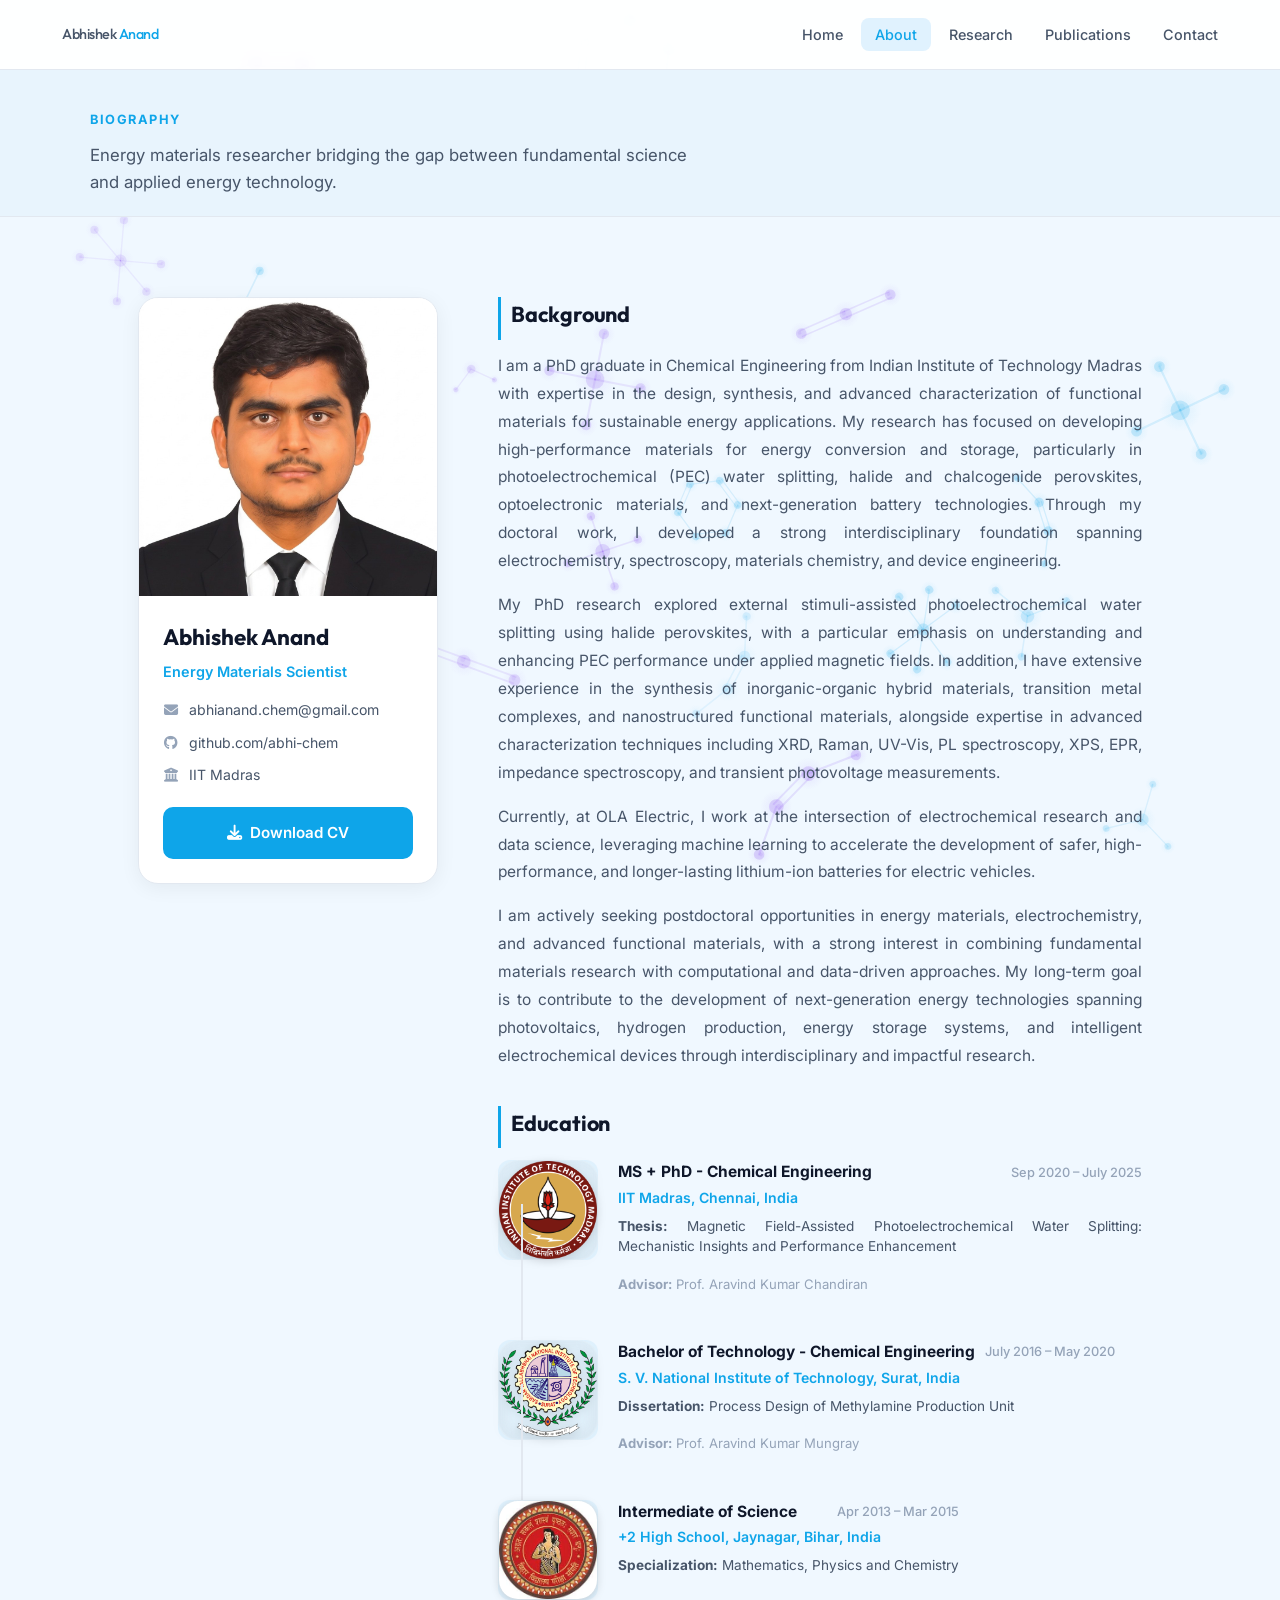
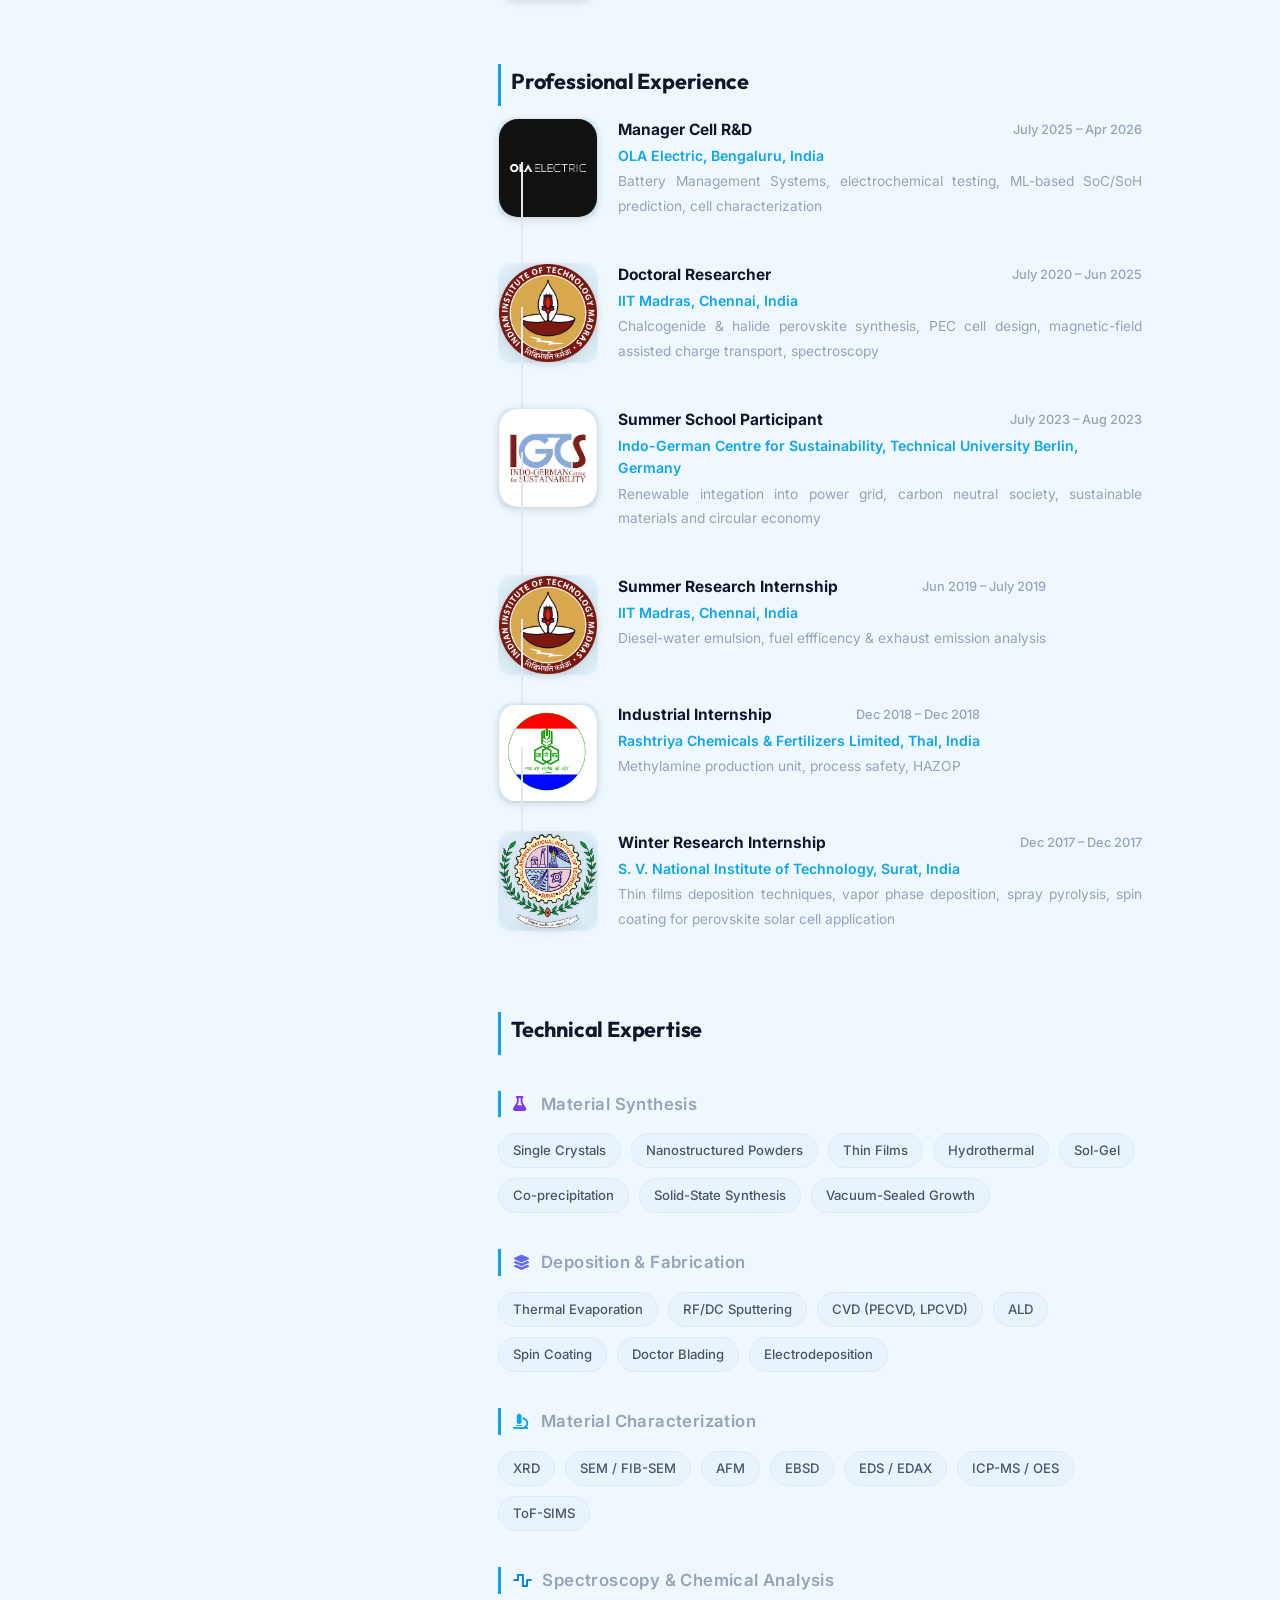
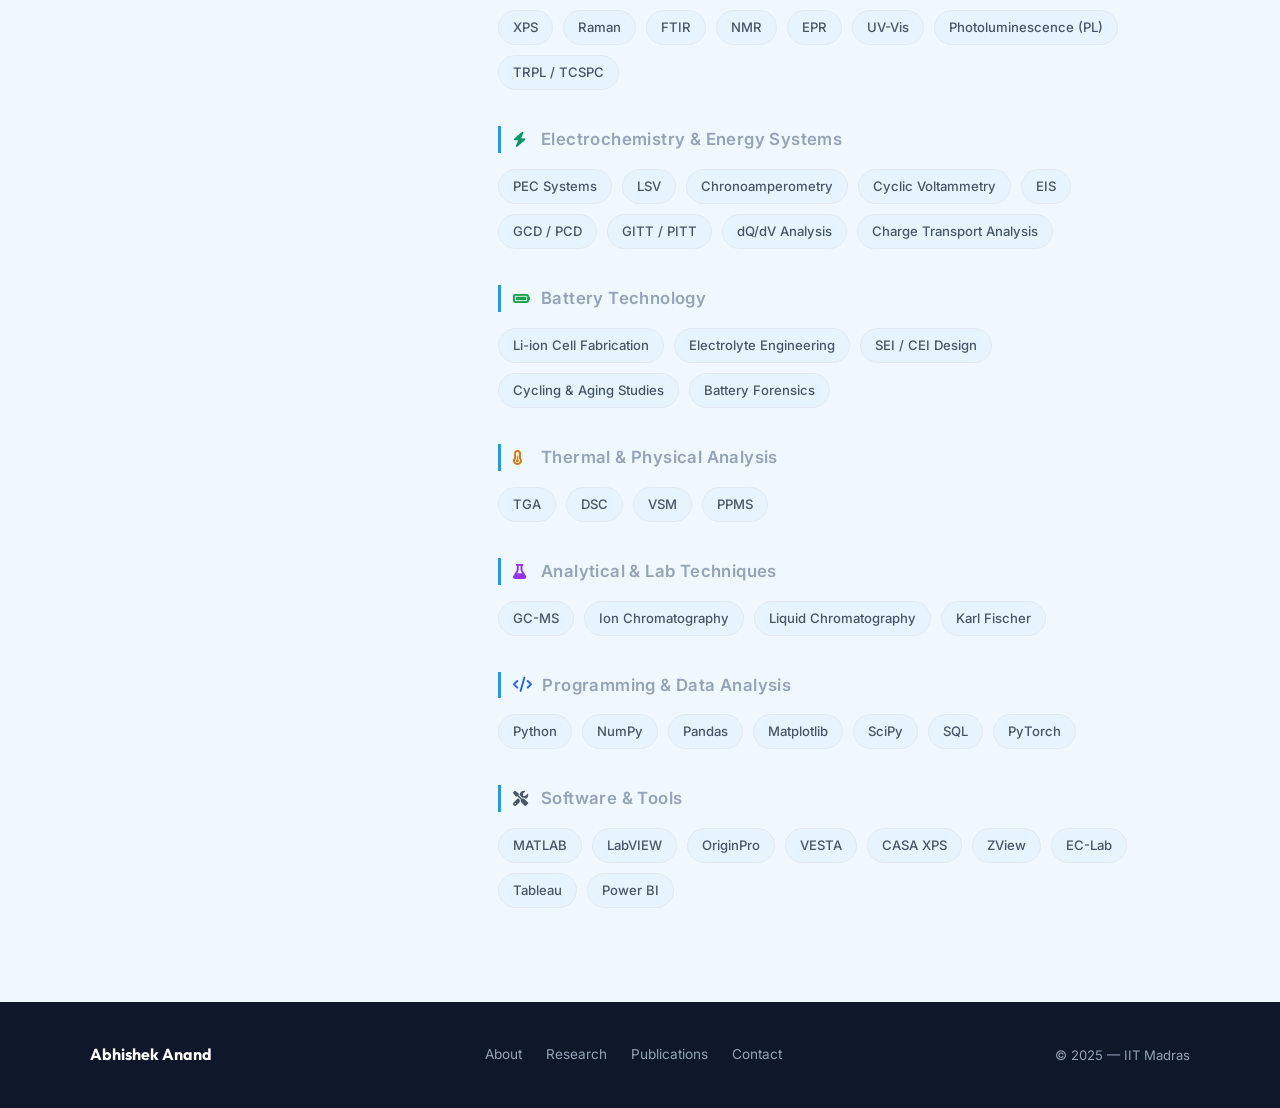
==== about.html @ 25b3a24c "update" ====
<!DOCTYPE html>
<html lang="en">

<head>
  <link rel="stylesheet" href="https://cdnjs.cloudflare.com/ajax/libs/font-awesome/6.5.0/css/all.min.css">
  <meta charset="UTF-8">
  <meta name="viewport" content="width=device-width, initial-scale=1.0">
  <title>About | Abhishek Anand</title>
  <meta name="description"
    content="PhD researcher in energy materials from IIT Madras. Expertise in perovskites, electrochemistry, and ML for energy systems.">
  <link
    href="https://fonts.googleapis.com/css2?family=Outfit:wght@400;700;800&family=Inter:wght@400;500;600&display=swap"
    rel="stylesheet">
  <link rel="stylesheet" href="https://cdnjs.cloudflare.com/ajax/libs/font-awesome/6.4.0/css/all.min.css">
  <link rel="stylesheet" href="style.css">
  <script defer src="script.js"></script>
</head>

<body>
  <canvas id="mol-bg"></canvas>
  <div class="page-transition"></div>

  <!-- NAV -->
  <nav class="nav">
    <a href="index.html" class="nav-brand">Abhishek <span>Anand</span></a>
    <ul>
      <li><a href="index.html">Home</a></li>
      <li><a href="about.html">About</a></li>
      <li><a href="research.html">Research</a></li>
      <li><a href="publications.html">Publications</a></li>
      <!-- <li><a href="projects.html">Projects</a></li> -->
      <li><a href="contact.html">Contact</a></li>
    </ul>
  </nav>

  <!-- PAGE BANNER -->
  <div class="page-banner">
    <div class="page-banner-inner">
      <div class="page-tag">Biography</div>
      <p>Energy materials researcher bridging the gap between fundamental science and applied energy technology.</p>
    </div>
  </div>

  <!-- ABOUT CONTENT -->
  <div class="section">
    <div class="about-grid">

      <!-- PROFILE CARD -->
      <div class="profile-card reveal">
        <img class="profile-img" src="images/abhishek1.jpg" alt="Abhishek Anand">
        <div class="profile-info">
          <h2>Abhishek Anand</h2>
          <div class="title">Energy Materials Scientist</div>
          <div class="profile-links">
            <a href="mailto:abhianand.chem@gmail.com" class="profile-link">
              <i class="fas fa-envelope"></i> abhianand.chem@gmail.com
            </a>
            <a href="https://github.com/abhi-chem" target="_blank" class="profile-link">
              <i class="fab fa-github"></i> github.com/abhi-chem
            </a>
            <a href="https://www.iitm.ac.in" target="_blank" class="profile-link">
              <i class="fas fa-university"></i> IIT Madras
            </a>
          </div>
          <a href=CV_Abhishek Anand.pdf" download class="btn btn-primary"
            style="width: 100%; justify-content: center; margin-top: 20px;">
            <i class="fas fa-download"></i> Download CV
          </a>
        </div>
      </div>

      <!-- BIO -->
      <div class="bio-section reveal">
        <h3>Background</h3>
        <p class="bio-text">
          I am a PhD graduate in Chemical Engineering from Indian Institute of Technology Madras with expertise in the
          design, synthesis, and advanced characterization of functional materials for sustainable energy
          applications. My research has focused on developing high-performance materials for energy conversion and
          storage, particularly in photoelectrochemical (PEC) water splitting, halide and chalcogenide perovskites,
          optoelectronic materials, and next-generation battery technologies. Through my doctoral work, I developed a
          strong interdisciplinary foundation spanning electrochemistry, spectroscopy, materials chemistry, and device
          engineering.
        </p>

        <p class="bio-text">
          My PhD research explored external stimuli-assisted photoelectrochemical water splitting using halide
          perovskites, with a particular emphasis on understanding and enhancing PEC performance under applied
          magnetic fields. In addition, I have extensive experience in the synthesis of inorganic-organic hybrid
          materials, transition metal complexes, and nanostructured functional materials, alongside expertise in
          advanced characterization techniques including XRD, Raman, UV-Vis, PL spectroscopy, XPS, EPR,
          impedance spectroscopy, and transient photovoltage measurements.
        </p>
        <p class="bio-text">
          Currently, at OLA Electric, I work at the intersection of electrochemical research and data science,
          leveraging machine learning to accelerate the development of safer, high-performance, and longer-lasting
          lithium-ion batteries for electric vehicles.
        </p>
        <p class="bio-text">
          I am actively seeking postdoctoral opportunities in energy materials, electrochemistry, and advanced
          functional materials, with a strong interest in combining fundamental materials research with computational
          and data-driven approaches. My long-term goal is to contribute to the development of next-generation energy
          technologies spanning photovoltaics, hydrogen production, energy storage systems, and intelligent
          electrochemical devices through interdisciplinary and impactful research.
        </p>
        <h3>Education</h3>
        <div class="timeline">
          <div class="timeline-item">
            <div class="timeline-dot"><img src="images/iitm-logo.png" alt="IIT Madras Logo"></div>

            <div class="timeline-body">
              <h4>
                MS + PhD - Chemical Engineering
                <span class="timeline-duration">Sep 2020 – July 2025</span>
              </h4>

              <div class="place">IIT Madras, Chennai, India</div>

              <p class="thesis">
                <strong>Thesis:</strong> Magnetic Field-Assisted Photoelectrochemical Water Splitting: Mechanistic
                Insights and Performance Enhancement
              </p>

              <p class="advisor">
                <strong>Advisor:</strong> Prof. Aravind Kumar Chandiran
              </p>
            </div>
          </div>

          <div class="timeline-item">
            <div class="timeline-dot"><img src="images/svnit-logo.png" alt="SVNIT Logo"></div>

            <div class="timeline-body">
              <h4>
                Bachelor of Technology - Chemical Engineering
                <span class="timeline-duration">July 2016 – May 2020</span>
              </h4>

              <div class="place">S. V. National Institute of Technology, Surat, India</div>

              <p class="thesis">
                <strong>Dissertation:</strong> Process Design of Methylamine Production Unit
              </p>

              <p class="advisor">
                <strong>Advisor:</strong> Prof. Aravind Kumar Mungray
              </p>
            </div>
          </div>

          <div class="timeline-item">
            <div class="timeline-dot"><img src="images/bseb-logo.png" alt="BSEB Logo"></div>

            <div class="timeline-body">
              <h4>
                Intermediate of Science
                <span class="timeline-duration">Apr 2013 – Mar 2015</span>
              </h4>

              <div class="place">+2 High School, Jaynagar, Bihar, India</div>

              <p class="thesis">
                <strong>Specialization:</strong> Mathematics, Physics and Chemistry
              </p>
            </div>
          </div>
        </div>

        <h3>Professional Experience</h3>
        <div class="timeline">
          <div class="timeline-item">
            <div class="timeline-dot" style="font-size: 0.65rem;"><img src="images/ola-logo.png" alt="OLA Electric Logo"></div>
            <div class="timeline-body">
              <h4>Manager Cell R&D
                <span class="timeline-duration">July 2025 – Apr 2026</span>
              </h4>
              <div class="place">OLA Electric, Bengaluru, India</div>

              <p>Battery Management Systems, electrochemical testing, ML-based SoC/SoH prediction, cell characterization
              </p>
            </div>
          </div>

          <div class="timeline-item">
            <div class="timeline-dot" style="font-size: 0.65rem;"><img src="images/iitm-logo.png" alt="IIT Madras Logo">  </div>
            <div class="timeline-body">
              <h4>Doctoral Researcher
                <span class="timeline-duration">July 2020 – Jun 2025</span>
              </h4>
              <div class="place">IIT Madras, Chennai, India</div>
              <p>Chalcogenide & halide perovskite synthesis, PEC cell design, magnetic-field assisted charge transport,
                spectroscopy</p>
            </div>
          </div>
          <div class="timeline-item">
            <div class="timeline-dot" style="font-size: 0.65rem;"><img src="images/igc-logo.png" alt="IGC Logo"></div>
            <div class="timeline-body">
              <h4>Summer School Participant
                <span class="timeline-duration">July 2023 – Aug 2023</span>
              </h4>
              <div class="place">Indo-German Centre for Sustainability, Technical University Berlin, Germany</div>
              <p>Renewable integation into power grid, carbon neutral society, sustainable materials and circular
                economy</p>
            </div>
          </div>

          <div class="timeline-item">
            <div class="timeline-dot" style="font-size: 0.65rem;"><img src="images/iitm-logo.png" alt="IIT Madras Logo"></div>
            <div class="timeline-body">
              <h4>Summer Research Internship
                <span class="timeline-duration">Jun 2019 – July 2019</span>
              </h4>
              <div class="place">IIT Madras, Chennai, India</div>
              <p>Diesel-water emulsion, fuel effficency & exhaust emission analysis</p>
            </div>
          </div>

          <div class="timeline-item">
            <div class="timeline-dot" style="font-size: 0.65rem;"><img src="images/rcf-logo.png" alt="RCF Logo"></div>
            <div class="timeline-body">
              <h4>Industrial Internship
                <span class="timeline-duration">Dec 2018 – Dec 2018</span>
              </h4>
              <div class="place"> Rashtriya Chemicals & Fertilizers Limited, Thal, India</div>
              <p>Methylamine production unit, process safety, HAZOP</p>
            </div>
          </div>

          <div class="timeline-item">
            <div class="timeline-dot" style="font-size: 0.65rem;"><img src="images/svnit-logo.png" alt="SVNIT Logo"></div>
            <div class="timeline-body">
              <h4>Winter Research Internship
                <span class="timeline-duration">Dec 2017 – Dec 2017</span>
              </h4>
              <div class="place"> S. V. National Institute of Technology, Surat, India</div>
              <p> Thin films deposition techniques, vapor phase deposition, spray pyrolysis, spin coating for perovskite
                solar cell application</p>
            </div>
          </div>

        </div>

        <h3>Technical Expertise</h3>

        <div class="expertise-section">

          <h4><i class="fas fa-flask"></i> Material Synthesis</h4>
          <div class="tags">
            <span class="tag">Single Crystals</span>
            <span class="tag">Nanostructured Powders</span>
            <span class="tag">Thin Films</span>
            <span class="tag">Hydrothermal</span>
            <span class="tag">Sol-Gel</span>
            <span class="tag">Co-precipitation</span>
            <span class="tag">Solid-State Synthesis</span>
            <span class="tag">Vacuum-Sealed Growth</span>
          </div>

          <h4><i class="fas fa-layer-group"></i> Deposition & Fabrication</h4>
          <div class="tags">
            <span class="tag">Thermal Evaporation</span>
            <span class="tag">RF/DC Sputtering</span>
            <span class="tag">CVD (PECVD, LPCVD)</span>
            <span class="tag">ALD</span>
            <span class="tag">Spin Coating</span>
            <span class="tag">Doctor Blading</span>
            <span class="tag">Electrodeposition</span>
          </div>

          <h4><i class="fas fa-microscope"></i> Material Characterization</h4>
          <div class="tags">
            <span class="tag">XRD</span>
            <span class="tag">SEM / FIB-SEM</span>
            <span class="tag">AFM</span>
            <span class="tag">EBSD</span>
            <span class="tag">EDS / EDAX</span>
            <span class="tag">ICP-MS / OES</span>
            <span class="tag">ToF-SIMS</span>
          </div>

          <h4><i class="fas fa-wave-square"></i> Spectroscopy & Chemical Analysis</h4>
          <div class="tags">
            <span class="tag">XPS</span>
            <span class="tag">Raman</span>
            <span class="tag">FTIR</span>
            <span class="tag">NMR</span>
            <span class="tag">EPR</span>
            <span class="tag">UV-Vis</span>
            <span class="tag">Photoluminescence (PL)</span>
            <span class="tag">TRPL / TCSPC</span>
          </div>

          <h4><i class="fas fa-bolt"></i> Electrochemistry & Energy Systems</h4>
          <div class="tags">
            <span class="tag">PEC Systems</span>
            <span class="tag">LSV</span>
            <span class="tag">Chronoamperometry</span>
            <span class="tag">Cyclic Voltammetry</span>
            <span class="tag">EIS</span>
            <span class="tag">GCD / PCD</span>
            <span class="tag">GITT / PITT</span>
            <span class="tag">dQ/dV Analysis</span>
            <span class="tag">Charge Transport Analysis</span>
          </div>

          <h4><i class="fas fa-battery-full"></i> Battery Technology</h4>
          <div class="tags">
            <span class="tag">Li-ion Cell Fabrication</span>
            <span class="tag">Electrolyte Engineering</span>
            <span class="tag">SEI / CEI Design</span>
            <span class="tag">Cycling & Aging Studies</span>
            <span class="tag">Battery Forensics</span>
          </div>

          <h4><i class="fas fa-thermometer-half"></i> Thermal & Physical Analysis</h4>
          <div class="tags">
            <span class="tag">TGA</span>
            <span class="tag">DSC</span>
            <span class="tag">VSM</span>
            <span class="tag">PPMS</span>
          </div>

          <h4><i class="fas fa-flask"></i> Analytical & Lab Techniques</h4>
          <div class="tags">
            <span class="tag">GC-MS</span>
            <span class="tag">Ion Chromatography</span>
            <span class="tag">Liquid Chromatography</span>
            <span class="tag">Karl Fischer</span>
          </div>

          <h4><i class="fas fa-code"></i> Programming & Data Analysis</h4>
          <div class="tags">
            <span class="tag">Python</span>
            <span class="tag">NumPy</span>
            <span class="tag">Pandas</span>
            <span class="tag">Matplotlib</span>
            <span class="tag">SciPy</span>
            <span class="tag">SQL</span>
            <span class="tag">PyTorch</span>
          </div>

          <h4><i class="fas fa-tools"></i> Software & Tools</h4>
          <div class="tags">
            <span class="tag">MATLAB</span>
            <span class="tag">LabVIEW</span>
            <span class="tag">OriginPro</span>
            <span class="tag">VESTA</span>
            <span class="tag">CASA XPS</span>
            <span class="tag">ZView</span>
            <span class="tag">EC-Lab</span>
            <span class="tag">Tableau</span>
            <span class="tag">Power BI</span>
          </div>

        </div>
      </div>

    </div>
  </div>

  <!-- FOOTER -->
  <footer>
    <div class="footer-inner">
      <span class="footer-brand">Abhishek Anand</span>
      <div class="footer-links">
        <a href="about.html">About</a>
        <a href="research.html">Research</a>
        <a href="publications.html">Publications</a>
        <a href="contact.html">Contact</a>
      </div>
      <span class="footer-copy">&copy; 2025 &mdash; IIT Madras</span>
    </div>
  </footer>
</body>

</html>
---- style.css ----
/* ========================================
   DESIGN SYSTEM
======================================== */
:root {
  --bg: #f0f8ff;
  --bg-soft: #e8f4fd;
  --bg-card: #ffffff;
  --text-primary: #0f172a;
  --text-secondary: #475569;
  --text-muted: #94a3b8;
  --accent: #0ea5e9;
  --accent-dark: #0284c7;
  --accent-light: #e0f2fe;
  --accent-purple: #7c3aed;
  --accent-green: #059669;
  --accent-yellow: #d97706;
  --border: #e2e8f0;
  --nav-height: 70px;
  --radius: 12px;
  --radius-lg: 20px;
  --shadow: 0 4px 20px rgba(0, 0, 0, 0.06);
  --shadow-hover: 0 12px 40px rgba(14, 165, 233, 0.15);
  --transition: 0.3s cubic-bezier(0.4, 0, 0.2, 1);
}

/* ========================================
   RESET & BASE
======================================== */
*,
*::before,
*::after {
  box-sizing: border-box;
  margin: 0;
  padding: 0;
}

html {
  scroll-behavior: smooth;
}

body {
  font-family: 'Inter', 'Segoe UI', sans-serif;
  background: var(--bg);
  color: var(--text-primary);
  line-height: 1.6;
  padding-top: var(--nav-height);
  min-height: 100vh;
}

img {
  display: block;
  max-width: 100%;
}

a {
  text-decoration: none;
  color: inherit;
}

ul {
  list-style: none;
}

/* ========================================
   MOLECULAR CANVAS BACKGROUND
======================================== */
#mol-bg {
  position: fixed;
  top: 0;
  left: 0;
  width: 100%;
  height: 100%;
  z-index: 0;
  pointer-events: none;
}

/* All page chrome sits above canvas */
.page-transition {
  z-index: 9999;
}

.nav {
  z-index: 1000;
}

.hero {
  z-index: 1;
  position: relative;
}

.page-banner,
.section,
footer {
  position: relative;
  z-index: 1;
}


/* ========================================
   PAGE TRANSITION
======================================== */
.page-transition {
  position: fixed;
  inset: 0;
  background: #ffffff;
  z-index: 9999;
  opacity: 1;
  pointer-events: none;
  transition: opacity 0.45s ease;
}

.page-transition.loaded {
  opacity: 0;
}

/* ========================================
   NAVIGATION
======================================== */
.nav {
  position: fixed;
  top: 0;
  left: 0;
  width: 100%;
  height: var(--nav-height);
  display: flex;
  align-items: center;
  justify-content: space-between;
  padding: 0 48px;
  background: rgba(255, 255, 255, 0.92);
  backdrop-filter: blur(20px);
  -webkit-backdrop-filter: blur(20px);
  border-bottom: 1px solid var(--border);
  z-index: 1000;
  box-sizing: border-box;
}

.nav-brand {
  font-family: 'Outfit', sans-serif;
  font-size: 1.25rem;
  font-weight: 700;
  color: var(--text-primary);
  letter-spacing: -0.5px;
}

.nav-brand span {
  color: var(--accent);
}

.nav ul {
  display: flex;
  gap: 4px;
}

.nav a {
  font-size: 0.9rem;
  font-weight: 500;
  color: var(--text-secondary);
  padding: 8px 14px;
  border-radius: 8px;
  transition: all var(--transition);
}

.nav a:hover,
.nav a.active {
  color: var(--accent);
  background: var(--accent-light);
}

/* ========================================
   HERO
======================================== */
.hero {
  position: relative;
  height: calc(100vh - var(--nav-height));
  min-height: 600px;
  display: flex;
  align-items: center;
  overflow: visible;
  background: transparent;
}

.hero-content {
  position: relative;
  z-index: 2;
  max-width: 1100px;
  margin: 0 auto;
  padding: 0 48px;
  width: 100%;
}

.hero-eyebrow {
  display: inline-flex;
  align-items: center;
  gap: 8px;
  background: var(--accent-light);
  color: var(--accent-dark);
  font-size: 0.85rem;
  font-weight: 600;
  padding: 6px 14px;
  border-radius: 100px;
  margin-bottom: 24px;
  letter-spacing: 0.3px;
}

.hero-eyebrow::before {
  content: '';
  width: 8px;
  height: 8px;
  border-radius: 50%;
  background: var(--accent);
  animation: pulse-dot 2s infinite;
}

@keyframes pulse-dot {

  0%,
  100% {
    transform: scale(1);
    opacity: 1;
  }

  50% {
    transform: scale(1.4);
    opacity: 0.6;
  }
}

.hero-content h1 {
  font-family: 'Outfit', sans-serif;
  font-size: clamp(2.5rem, 5vw, 4.2rem);
  font-weight: 800;
  line-height: 1.1;
  letter-spacing: -1.5px;
  color: var(--text-primary);
  margin-bottom: 16px;
}

.hero-content h1 .highlight {
  color: var(--accent);
}

.hero-subtitle {
  font-size: 1.2rem;
  color: var(--text-secondary);
  max-width: 560px;
  margin-bottom: 12px;
  font-weight: 400;
}

.hero-institution {
  font-size: 0.95rem;
  color: var(--text-muted);
  margin-bottom: 36px;
}

.hero-institution strong {
  color: var(--text-secondary);
  font-weight: 600;
}

.hero-actions {
  display: flex;
  gap: 16px;
  flex-wrap: wrap;
}

.hero-stats {
  display: flex;
  gap: 40px;
  margin-top: 56px;
  padding-top: 40px;
  border-top: 1px solid var(--border);
}

.stat-item {
  display: flex;
  flex-direction: column;
}

.stat-number {
  font-family: 'Outfit', sans-serif;
  font-size: 2rem;
  font-weight: 800;
  color: var(--accent);
  line-height: 1;
  margin-bottom: 4px;
}

.stat-label {
  font-size: 0.8rem;
  color: var(--text-muted);
  font-weight: 500;
  text-transform: uppercase;
  letter-spacing: 0.5px;
}

/* ========================================
   BUTTONS
======================================== */
.btn {
  display: inline-flex;
  align-items: center;
  gap: 8px;
  padding: 12px 28px;
  border-radius: 10px;
  font-weight: 600;
  font-size: 0.95rem;
  transition: all var(--transition);
  cursor: pointer;
  border: 2px solid transparent;
}

.btn-primary {
  background: var(--accent);
  color: white;
  border-color: var(--accent);
}

.btn-primary:hover {
  background: var(--accent-dark);
  border-color: var(--accent-dark);
  transform: translateY(-2px);
  box-shadow: 0 8px 24px rgba(14, 165, 233, 0.35);
}

.btn-outline {
  background: transparent;
  color: var(--text-primary);
  border-color: var(--border);
}

.btn-outline:hover {
  border-color: var(--accent);
  color: var(--accent);
  transform: translateY(-2px);
}

/* ========================================
   PAGE HEADER BANNER
======================================== */
.page-banner {
  background: var(--bg-soft);
  border-bottom: 1px solid var(--border);
  padding: 40px 48px 20px;
}

.page-banner-inner {
  max-width: 1100px;
  margin: 0 auto;
}

.page-tag {
  font-size: 0.8rem;
  font-weight: 700;
  text-transform: uppercase;
  letter-spacing: 1.5px;
  color: var(--accent);
  margin-bottom: 12px;
}

.page-banner h1 {
  font-family: 'Outfit', sans-serif;
  font-size: clamp(2rem, 4vw, 3rem);
  font-weight: 800;
  color: var(--text-primary);
  letter-spacing: -1px;
  margin-bottom: 12px;
}

.page-banner p {
  font-size: 1.05rem;
  color: var(--text-secondary);
  max-width: 600px;
}

/* ========================================
   SECTIONS
======================================== */
.section {
  max-width: 1100px;
  margin: 0 auto;
  padding: 80px 48px;
}

.section-header {
  margin-bottom: 48px;
}

.section-header h2 {
  font-family: 'Outfit', sans-serif;
  font-size: 2rem;
  font-weight: 800;
  color: var(--text-primary);
  letter-spacing: -0.5px;
  margin-bottom: 8px;
}

.section-header p {
  color: var(--text-secondary);
  font-size: 1rem;
}

/* ========================================
   CARDS (Research / ML Projects)
======================================== */
.cards-grid {
  display: grid;
  grid-template-columns: repeat(auto-fit, minmax(320px, 1fr));
  gap: 28px;
}

.card {
  background: var(--bg-card);
  border: 1px solid var(--border);
  border-radius: var(--radius-lg);
  overflow: hidden;
  transition: all var(--transition);
  box-shadow: var(--shadow);
}

.card:hover {
  transform: translateY(-6px);
  box-shadow: var(--shadow-hover);
  border-color: var(--accent);
}

.card-image {
  width: 100%;
  height: 200px;
  object-fit: cover;
}

.card-body {
  padding: 28px;
}

.card-tag {
  display: inline-block;
  font-size: 0.75rem;
  font-weight: 700;
  text-transform: uppercase;
  letter-spacing: 1px;
  color: var(--accent);
  background: var(--accent-light);
  padding: 4px 10px;
  border-radius: 6px;
  margin-bottom: 14px;
}

.card-body h3 {
  font-family: 'Outfit', sans-serif;
  font-size: 1.25rem;
  font-weight: 700;
  color: var(--text-primary);
  margin-bottom: 10px;
  line-height: 1.3;
}

.card-body p {
  font-size: 0.92rem;
  color: var(--text-secondary);
  line-height: 1.6;
  margin-bottom: 20px;
}

.card-link {
  font-size: 0.9rem;
  font-weight: 600;
  color: var(--accent);
  display: inline-flex;
  align-items: center;
  gap: 6px;
  transition: gap var(--transition);
}

.card-link:hover {
  gap: 10px;
}

/* ========================================
   ABOUT PAGE LAYOUT
======================================== */
.about-grid {
  display: grid;
  grid-template-columns: 300px 1fr;
  gap: 60px;
  align-items: start;
}

.profile-card {
  background: var(--bg-card);
  border: 1px solid var(--border);
  border-radius: var(--radius-lg);
  overflow: hidden;
  box-shadow: var(--shadow);
  position: sticky;
  top: calc(var(--nav-height) + 24px);
}

.profile-img {
  width: 100%;
  aspect-ratio: 1;
  object-fit: cover;
}

.profile-info {
  padding: 24px;
}

.profile-info h2 {
  font-family: 'Outfit', sans-serif;
  font-size: 1.4rem;
  font-weight: 700;
  color: var(--text-primary);
  margin-bottom: 4px;
}

.profile-info .title {
  font-size: 0.9rem;
  color: var(--accent);
  font-weight: 600;
  margin-bottom: 16px;
}

.profile-links {
  display: flex;
  flex-direction: column;
  gap: 10px;
  margin-top: 16px;
}

.profile-link {
  display: flex;
  align-items: center;
  gap: 10px;
  font-size: 0.88rem;
  color: var(--text-secondary);
  transition: color var(--transition);
}

.profile-link:hover {
  color: var(--accent);
}

.profile-link i {
  width: 16px;
  text-align: center;
  color: var(--text-muted);
}

.timeline-body h4 {
  display: flex;
  justify-content: space-between;
  align-items: center;
  gap: 10px;
}

.timeline-duration {
  font-size: 0.8rem;
  font-weight: 500;
  color: var(--text-muted);
  white-space: nowrap;
}

/* Thesis styling */
.timeline-body .thesis {
  font-size: 0.85rem;
  color: var(--text-secondary);
  margin-top: 6px;
  line-height: 1.5;
}

/* Advisor styling */
.timeline-body .advisor {
  font-size: 0.82rem;
  color: var(--text-muted);
  margin-top: 2px;
}

.expertise-section {
  margin-top: 20px;
}

/* Section headings */
/* ========================================
   TECHNICAL EXPERTISE SECTION
======================================== */

.expertise-section {
  margin-top: 24px;
}

/* Category Headings with Icons */
.expertise-section h4 {
  display: flex;
  align-items: center;
  gap: 10px;

  margin-top: 36px;
  margin-bottom: 16px;

  font-size: 1.05rem;
  font-weight: 600;
  letter-spacing: 0.4px;

  color: var(--text-muted) !important;

  border-left: 3px solid var(--accent);
  padding-left: 12px;
}

/* Icon styling */
.expertise-section h4 i {
  color: var(--accent);
  font-size: 0.95rem;
  min-width: 18px;
}

/* Tags container */
.expertise-section .tags {
  display: flex;
  flex-wrap: wrap;
  gap: 10px;
  margin-bottom: 14px;
  margin-top: 6px;
}

/* Default tag (light theme optimized) */
.expertise-section .tag {
  padding: 6px 14px;
  font-size: 0.82rem;
  font-weight: 500;

  border-radius: 999px;

  background: var(--bg-soft);
  color: var(--text-secondary);

  border: 1px solid var(--border);

  transition: all 0.25s ease;
}

/* Hover effect */
.expertise-section .tag:hover {
  border-color: var(--accent);
  color: var(--accent);
  background: var(--accent-light);
  transform: translateY(-2px);
}

/* Accent tags (your core strengths) */
.expertise-section .tag.accent {
  background: var(--accent);
  color: white;
  border-color: var(--accent);
  font-weight: 600;
}

/* Accent hover */
.expertise-section .tag.accent:hover {
  background: var(--accent-dark);
  box-shadow: 0 4px 14px rgba(14, 165, 233, 0.25);
}

/* ========================================
   OPTIONAL: CATEGORY COLOR CODING
   (subtle visual grouping)
======================================== */

/* Materials */
.expertise-section h4:nth-of-type(1) i {
  color: #7c3aed;
}

/* Deposition */
.expertise-section h4:nth-of-type(2) i {
  color: #6366f1;
}

/* Characterization */
.expertise-section h4:nth-of-type(3) i {
  color: #0ea5e9;
}

/* Spectroscopy */
.expertise-section h4:nth-of-type(4) i {
  color: #0284c7;
}

/* Electrochemistry */
.expertise-section h4:nth-of-type(5) i {
  color: #059669;
}

/* Battery */
.expertise-section h4:nth-of-type(6) i {
  color: #16a34a;
}

/* Thermal */
.expertise-section h4:nth-of-type(7) i {
  color: #d97706;
}

/* Analytical */
.expertise-section h4:nth-of-type(8) i {
  color: #9333ea;
}

/* Programming */
.expertise-section h4:nth-of-type(9) i {
  color: #2563eb;
}

/* Software */
.expertise-section h4:nth-of-type(10) i {
  color: #475569;
}

.bio-section h3 {
  font-family: 'Outfit', sans-serif;
  font-size: 1.35rem;
  font-weight: 700;
  color: var(--text-primary);

  margin-top: 36px;
  margin-bottom: 12px;

  padding-bottom: 8px;

  letter-spacing: -0.2px;
  /* makes it look sharper */
  border-left: 3px solid var(--accent);
  padding-left: 10px;
  border-bottom: none;
}

.bio-section h3:first-child {
  margin-top: 0;
}

.bio-section p {
  font-size: 0.97rem;
  color: var(--text-secondary);
  line-height: 1.8;
  margin-bottom: 16px;

  text-align: justify;
  /* ✅ correct place */
}


/* Timeline */
.timeline {
  display: flex;
  flex-direction: column;
  gap: 0;
}

.timeline-item {
  display: flex;
  gap: 20px;
  padding-bottom: 28px;
  position: relative;
}

.timeline-item:not(:last-child)::after {
  content: '';
  position: absolute;
  left: 23px;
  top: 44px;
  width: 2px;
  background: var(--border);
  bottom: 0;
}

.timeline-dot {
  flex-shrink: 0;
  width: 100px;
  height: 100px;
  border-radius: 12px;
  background: var(--accent-light);
  color: var(--accent);
  display: flex;
  align-items: center;
  justify-content: center;
  font-weight: 800;
  font-size: 0.7rem;
  text-align: center;
  line-height: 1;
}

.timeline-dot img {
  width: 100px;
  height: 100px;
  object-fit: contain;
  filter: drop-shadow(0 2px 4px rgba(0,0,0,0.15));
  border-radius: 20px;
  background: rgba(255,255,255,0.08);
  backdrop-filter: blur(10px);
  border: 1px solid rgba(255,255,255,0.15);
  display: flex;
  align-items: center;
  justify-content: center;
}

.timeline-body h4 {
  font-weight: 700;
  color: var(--text-primary);
  font-size: 0.97rem;
  margin-bottom: 2px;
}

.timeline-body .place {
  font-size: 0.88rem;
  color: var(--accent);
  font-weight: 600;
  margin-bottom: 2px;
}

.timeline-body p {
  font-size: 0.86rem;
  color: var(--text-muted);
}

/* ========================================
   PUBLICATIONS
======================================== */
.pub-list {
  display: flex;
  flex-direction: column;
  gap: 20px;
}

.pub-item {
  background: var(--bg-card);
  border: 1px solid var(--border);
  border-radius: var(--radius);
  padding: 28px 32px;
  display: flex;
  gap: 24px;
  align-items: flex-start;
  transition: all var(--transition);
  box-shadow: var(--shadow);
}

.pub-item:hover {
  border-color: var(--accent);
  transform: translateX(4px);
  box-shadow: var(--shadow-hover);
}

.pub-year {
  flex-shrink: 0;
  width: 56px;
  height: 56px;
  background: var(--accent-light);
  border-radius: 12px;
  display: flex;
  align-items: center;
  justify-content: center;
  font-weight: 800;
  font-size: 0.85rem;
  color: var(--accent-dark);
  text-align: center;
  line-height: 1.2;
}

.pub-content {
  flex: 1;
}

.pub-journal {
  font-size: 0.8rem;
  font-weight: 700;
  text-transform: uppercase;
  letter-spacing: 1px;
  color: var(--accent);
  margin-bottom: 6px;
}

.pub-title {
  font-family: 'Outfit', sans-serif;
  font-size: 1.05rem;
  font-weight: 700;
  color: var(--text-primary);
  margin-bottom: 8px;
  line-height: 1.35;
}

.pub-authors {
  font-size: 0.88rem;
  color: var(--text-secondary);
  margin-bottom: 14px;
}

.pub-authors .me {
  font-weight: 700;
  color: var(--text-primary);
  background: var(--accent-light);
  padding: 1px 6px;
  border-radius: 4px;
}

.pub-doi {
  display: inline-flex;
  align-items: center;
  gap: 6px;
  font-size: 0.85rem;
  font-weight: 600;
  color: var(--accent);
  border: 1px solid var(--accent-light);
  padding: 5px 14px;
  border-radius: 8px;
  transition: all var(--transition);
}

.pub-doi:hover {
  background: var(--accent);
  color: white;
  border-color: var(--accent);
}

/* ========================================
   CONTACT
======================================== */
.contact-grid {
  display: grid;
  grid-template-columns: 1fr 1fr;
  gap: 48px;
  align-items: start;
}

.contact-info h3 {
  font-family: 'Outfit', sans-serif;
  font-size: 1.4rem;
  font-weight: 700;
  margin-bottom: 8px;
}

.contact-info p {
  color: var(--text-secondary);
  margin-bottom: 32px;
  font-size: 0.97rem;
}

.contact-item {
  display: flex;
  align-items: center;
  gap: 16px;
  padding: 18px 20px;
  border: 1px solid var(--border);
  border-radius: var(--radius);
  margin-bottom: 14px;
  transition: all var(--transition);
  background: var(--bg-card);
  box-shadow: var(--shadow);
}

.contact-item:hover {
  border-color: var(--accent);
  box-shadow: var(--shadow-hover);
}

.contact-icon {
  width: 44px;
  height: 44px;
  border-radius: 10px;
  background: var(--accent-light);
  color: var(--accent);
  display: flex;
  align-items: center;
  justify-content: center;
  font-size: 1.1rem;
  flex-shrink: 0;
}

.contact-item-text h4 {
  font-size: 0.8rem;
  font-weight: 700;
  text-transform: uppercase;
  letter-spacing: 0.8px;
  color: var(--text-muted);
  margin-bottom: 2px;
}

.contact-item-text p,
.contact-item-text a {
  font-size: 0.95rem;
  color: var(--text-primary);
  font-weight: 500;
  transition: color var(--transition);
}

.contact-item-text a:hover {
  color: var(--accent);
}

/* ========================================
   SCROLL REVEAL ANIMATION
======================================== */
.reveal {
  opacity: 0;
  transform: translateY(30px);
  transition: opacity 0.65s ease, transform 0.65s ease;
}

.reveal.active {
  opacity: 1;
  transform: translateY(0);
}

/* Stagger children */
.reveal-stagger>* {
  opacity: 0;
  transform: translateY(24px);
  transition: opacity 0.5s ease, transform 0.5s ease;
}

.reveal-stagger.active>*:nth-child(1) {
  opacity: 1;
  transform: none;
  transition-delay: 0.05s;
}

.reveal-stagger.active>*:nth-child(2) {
  opacity: 1;
  transform: none;
  transition-delay: 0.12s;
}

.reveal-stagger.active>*:nth-child(3) {
  opacity: 1;
  transform: none;
  transition-delay: 0.19s;
}

.reveal-stagger.active>*:nth-child(4) {
  opacity: 1;
  transform: none;
  transition-delay: 0.26s;
}

.reveal-stagger.active>*:nth-child(5) {
  opacity: 1;
  transform: none;
  transition-delay: 0.33s;
}

.reveal-stagger.active>*:nth-child(6) {
  opacity: 1;
  transform: none;
  transition-delay: 0.40s;
}

/* ========================================
   FOOTER
======================================== */
footer {
  background: var(--text-primary);
  color: var(--text-muted);
  padding: 40px 48px;
}

.footer-inner {
  max-width: 1100px;
  margin: 0 auto;
  display: flex;
  justify-content: space-between;
  align-items: center;
  gap: 20px;
  flex-wrap: wrap;
}

.footer-brand {
  font-family: 'Outfit', sans-serif;
  font-size: 1rem;
  font-weight: 700;
  color: white;
}

.footer-links {
  display: flex;
  gap: 24px;
}

.footer-links a {
  font-size: 0.85rem;
  color: var(--text-muted);
  transition: color var(--transition);
}

.footer-links a:hover {
  color: var(--accent);
}

.footer-copy {
  font-size: 0.82rem;
  color: var(--text-muted);
}

/* ========================================
   DIVIDER
======================================== */
.divider {
  border: none;
  border-top: 1px solid var(--border);
  margin: 0;
}

/* ========================================
   RESEARCH PAGE
======================================== */

/* Intro strip */
.research-intro {
  display: grid;
  grid-template-columns: repeat(5, 1fr);
  gap: 16px;
  margin-bottom: 72px;
}


.ri-card {
  background: var(--bg-card);
  border: 1px solid var(--border);
  border-radius: var(--radius-lg);
  padding: 20px 14px;
  text-align: center;
  box-shadow: var(--shadow);
  transition: all var(--transition);
}

.ri-card:hover {
  transform: translateY(-4px);
  box-shadow: var(--shadow-hover);
  border-color: var(--accent);
}

.ri-icon {
  width: 48px;
  height: 48px;
  border-radius: 12px;
  background: var(--accent-light);
  color: var(--accent);
  display: flex;
  align-items: center;
  justify-content: center;
  font-size: 1.3rem;
  margin: 0 auto 14px;
}

.ri-card h3 {
  font-family: 'Outfit', sans-serif;
  font-size: 1rem;
  font-weight: 700;
  color: var(--text-primary);
  margin-bottom: 6px;
}

.ri-card p {
  font-size: 0.82rem;
  color: var(--text-secondary);
  line-height: 1.5;
}

/* Research block */
.research-block {
  display: grid;
  grid-template-columns: 1fr 1fr;
  gap: 56px;
  align-items: start;
  margin-bottom: 80px;
  padding-bottom: 80px;
  border-bottom: 1px solid var(--border);
}

.research-block:last-of-type {
  border-bottom: none;
}

/* Reverse: swap columns — gallery appears LEFT, text appears RIGHT */
.research-block.reverse .rb-text {
  order: 2;
}

.research-block.reverse .rb-gallery {
  order: 1;
}

/* Text side */
.rb-text .card-tag { margin-bottom: 14px; }

.rb-text h2 {
  font-family: 'Outfit', sans-serif;
  font-size: 1.9rem;
  font-weight: 800;
  color: var(--text-primary);
  letter-spacing: -0.5px;
  margin-bottom: 16px;
  line-height: 1.2;
}

.rb-text .rb-desc {
  color: var(--text-secondary);
  line-height: 1.8;
  margin-bottom: 24px;
  font-size: 0.97rem;
}

/* Findings list */
.rb-findings {
  background: var(--bg-soft);
  border-left: 3px solid var(--accent);
  border-radius: 0 var(--radius) var(--radius) 0;
  padding: 18px 20px;
  margin-bottom: 22px;
}

.rb-findings h4 {
  font-size: 0.75rem;
  font-weight: 700;
  text-transform: uppercase;
  letter-spacing: 1px;
  color: var(--accent);
  margin-bottom: 10px;
}

.rb-findings ul {
  list-style: none;
  display: flex;
  flex-direction: column;
  gap: 8px;
}

.rb-findings ul li {
  font-size: 0.88rem;
  color: var(--text-secondary);
  line-height: 1.5;
  padding-left: 18px;
  position: relative;
}

.rb-findings ul li::before {
  content: '→';
  position: absolute;
  left: 0;
  color: var(--accent);
  font-weight: 700;
}

/* Tags row */
.rb-tags {
  display: flex;
  flex-wrap: wrap;
  gap: 8px;
  margin-bottom: 24px;
}

.rb-tags .tag {
  padding: 5px 12px;
  font-size: 0.78rem;
  font-weight: 600;
  border-radius: 999px;
  background: var(--bg-soft);
  color: var(--text-secondary);
  border: 1px solid var(--border);
  transition: all 0.25s ease;
}

.rb-tags .tag:hover {
  border-color: var(--accent);
  color: var(--accent);
  background: var(--accent-light);
}

/* CTA row */
.rb-cta {
  display: flex;
  gap: 12px;
  flex-wrap: wrap;
}

/* Image gallery side */
.rb-gallery {
  display: flex;
  flex-direction: column;
  gap: 14px;
}

/* Main image: 16:9 */
.rb-img-main {
  width: 100%;
  aspect-ratio: 16 / 9;
  object-fit: cover;
  border-radius: var(--radius-lg);
  box-shadow: 0 8px 30px rgba(0,0,0,0.1);
  transition: transform 0.4s ease, box-shadow 0.4s ease;
  display: block;
}

.rb-img-main:hover {
  transform: scale(1.015);
  box-shadow: 0 16px 48px rgba(14,165,233,0.15);
}

/* Thumb row: two 4:3 images side by side */
.rb-thumbs {
  display: grid;
  grid-template-columns: 1fr 1fr;
  gap: 14px;
}

.rb-img-thumb {
  width: 100%;
  aspect-ratio: 4 / 3;
  object-fit: cover;
  border-radius: var(--radius);
  box-shadow: 0 4px 16px rgba(0,0,0,0.08);
  transition: transform 0.35s ease, box-shadow 0.35s ease;
  display: block;
}

.rb-img-thumb:hover {
  transform: scale(1.03);
  box-shadow: 0 8px 28px rgba(14,165,233,0.15);
}

/* Image caption */
.rb-img-caption {
  font-size: 0.78rem;
  color: var(--text-muted);
  text-align: center;
  margin-top: -6px;
  font-style: italic;
}

/* Future directions */
.future-grid {
  display: grid;
  grid-template-columns: repeat(3, 1fr);
  gap: 24px;
}

.future-card {
  background: var(--bg-card);
  border: 1px solid var(--border);
  border-radius: var(--radius-lg);
  padding: 28px 24px;
  box-shadow: var(--shadow);
  transition: all var(--transition);
  position: relative;
  overflow: hidden;
}

.future-card::before {
  content: '';
  position: absolute;
  top: 0; left: 0; right: 0;
  height: 3px;
  background: linear-gradient(90deg, var(--accent), var(--accent-purple));
  transform: scaleX(0);
  transform-origin: left;
  transition: transform 0.4s ease;
}

.future-card:hover::before {
  transform: scaleX(1);
}

.future-card:hover {
  transform: translateY(-5px);
  box-shadow: var(--shadow-hover);
  border-color: var(--accent);
}

.future-icon {
  width: 44px;
  height: 44px;
  border-radius: 10px;
  background: var(--accent-light);
  color: var(--accent);
  display: flex;
  align-items: center;
  justify-content: center;
  font-size: 1.1rem;
  margin-bottom: 16px;
}

.future-card h3 {
  font-family: 'Outfit', sans-serif;
  font-size: 1.05rem;
  font-weight: 700;
  color: var(--text-primary);
  margin-bottom: 8px;
}

.future-card p {
  font-size: 0.87rem;
  color: var(--text-secondary);
  line-height: 1.6;
}

/* Collab CTA banner */
.collab-banner {
  background: linear-gradient(135deg, var(--accent) 0%, var(--accent-purple) 100%);
  border-radius: var(--radius-lg);
  padding: 48px 40px;
  text-align: center;
  color: white;
  margin-top: 16px;
}

.collab-banner h2 {
  font-family: 'Outfit', sans-serif;
  font-size: 1.8rem;
  font-weight: 800;
  margin-bottom: 12px;
}

.collab-banner p {
  font-size: 1rem;
  opacity: 0.9;
  max-width: 500px;
  margin: 0 auto 28px;
  line-height: 1.7;
}

.btn-white {
  background: white;
  color: var(--accent-dark);
  border-color: white;
  font-weight: 700;
}

.btn-white:hover {
  background: var(--accent-light);
  border-color: var(--accent-light);
  transform: translateY(-2px);
  box-shadow: 0 8px 24px rgba(0,0,0,0.2);
}

/* Research page responsive */
@media (max-width: 1100px) {
  .research-intro { grid-template-columns: repeat(3, 1fr); }
}

@media (max-width: 900px) {
  .research-intro { grid-template-columns: repeat(2, 1fr); }
  .research-block { grid-template-columns: 1fr; gap: 32px; }
  /* Reset column ordering on single-column layout */
  .research-block.reverse .rb-text { order: unset; }
  .research-block.reverse .rb-gallery { order: unset; }
  .future-grid { grid-template-columns: repeat(2, 1fr); }
}

@media (max-width: 600px) {
  .research-intro { grid-template-columns: 1fr 1fr; }
  .rb-thumbs { grid-template-columns: 1fr; }
  .future-grid { grid-template-columns: 1fr; }
}

/* ========================================
   RESPONSIVE
======================================== */
@media (max-width: 900px) {
  .nav {
    padding: 0 20px;
  }

  .nav ul {
    gap: 0;
  }

  .nav a {
    padding: 8px 10px;
    font-size: 0.85rem;
  }

  .hero-content,
  .page-banner,
  .section {
    padding-left: 20px;
    padding-right: 20px;
  }

  .hero-stats {
    gap: 24px;
    flex-wrap: wrap;
  }

  .about-grid {
    grid-template-columns: 1fr;
  }

  .profile-card {
    position: static;
  }

  .contact-grid {
    grid-template-columns: 1fr;
  }

  .pub-item {
    flex-direction: column;
    gap: 16px;
  }
}

@media (max-width: 600px) {
  .hero-content h1 {
    font-size: 2.2rem;
  }

  .cards-grid {
    grid-template-columns: 1fr;
  }

  footer {
    padding: 32px 20px;
  }

  .footer-inner {
    flex-direction: column;
    text-align: center;
  }

  /* Stack inline 2-col project grids */
  [style*="grid-template-columns: 1fr 1fr"] {
    grid-template-columns: 1fr !important;
  }

  .contact-grid {
    grid-template-columns: 1fr;
  }
}

/* ========================================
   RESEARCH SECTION — ANIMATED BADGES
   Small thematic indicators, one per block.
   Touch nothing else.
======================================== */
.rb-live-badge {
  display: inline-flex;
  align-items: center;
  gap: 7px;
  font-size: 0.74rem;
  font-weight: 700;
  padding: 5px 14px;
  border-radius: 999px;
  margin-bottom: 18px;
  letter-spacing: 0.4px;
  position: relative;
  overflow: hidden;
  cursor: default;
  user-select: none;
}

/* Shimmer sweep across every badge */
.rb-live-badge::after {
  content: '';
  position: absolute;
  top: 0;
  left: -120%;
  width: 60%;
  height: 100%;
  background: linear-gradient(90deg, transparent, rgba(255,255,255,0.4), transparent);
  animation: rb-shimmer 2.8s ease-in-out infinite;
}

@keyframes rb-shimmer {
  0%   { left: -120%; }
  100% { left: 220%;  }
}

/* ── Section 1: PEC Water Splitting — blue sun ── */
.rb-badge-solar {
  background: #e0f2fe;
  color: #0284c7;
  border: 1px solid #bae6fd;
}
.rb-badge-solar i {
  animation: rb-spin-slow 5s linear infinite;
  display: inline-block;
}
@keyframes rb-spin-slow {
  from { transform: rotate(0deg); }
  to   { transform: rotate(360deg); }
}

/* ── Section 2: Perovskite LED — purple atom pulse ── */
.rb-badge-perov {
  background: #ede9fe;
  color: #7c3aed;
  border: 1px solid #ddd6fe;
}
.rb-badge-perov i {
  animation: rb-glow-pulse 2s ease-in-out infinite;
  display: inline-block;
}
@keyframes rb-glow-pulse {
  0%, 100% { transform: scale(1);    opacity: 1;   }
  50%       { transform: scale(1.35); opacity: 0.65; }
}

/* ── Section 3: Advanced Spectroscopy — pink wave ── */
.rb-badge-spectro {
  background: #fce7f3;
  color: #be185d;
  border: 1px solid #fbcfe8;
}
.rb-badge-spectro i {
  animation: rb-wave-scan 1.6s ease-in-out infinite;
  display: inline-block;
}
@keyframes rb-wave-scan {
  0%, 100% { transform: scaleX(1)   translateX(0);  }
  25%       { transform: scaleX(0.7) translateX(-2px); }
  75%       { transform: scaleX(1.2) translateX(2px);  }
}

/* ── Section 4: Battery R&D — green charge bounce ── */
.rb-badge-battery {
  background: #dcfce7;
  color: #059669;
  border: 1px solid #a7f3d0;
}
.rb-badge-battery i {
  animation: rb-charge-bounce 1.4s ease-in-out infinite;
  display: inline-block;
}
@keyframes rb-charge-bounce {
  0%, 100% { transform: translateY(0);   }
  40%       { transform: translateY(-4px); }
  70%       { transform: translateY(2px);  }
}

/* ── Section 5: ML for Materials — amber neural throb ── */
.rb-badge-ml {
  background: #fef3c7;
  color: #b45309;
  border: 1px solid #fde68a;
}
.rb-badge-ml i {
  animation: rb-neural-throb 1.9s ease-in-out infinite;
  display: inline-block;
}
@keyframes rb-neural-throb {
  0%, 100% { transform: scale(1);    }
  30%       { transform: scale(1.3);  }
  60%       { transform: scale(0.85); }
}
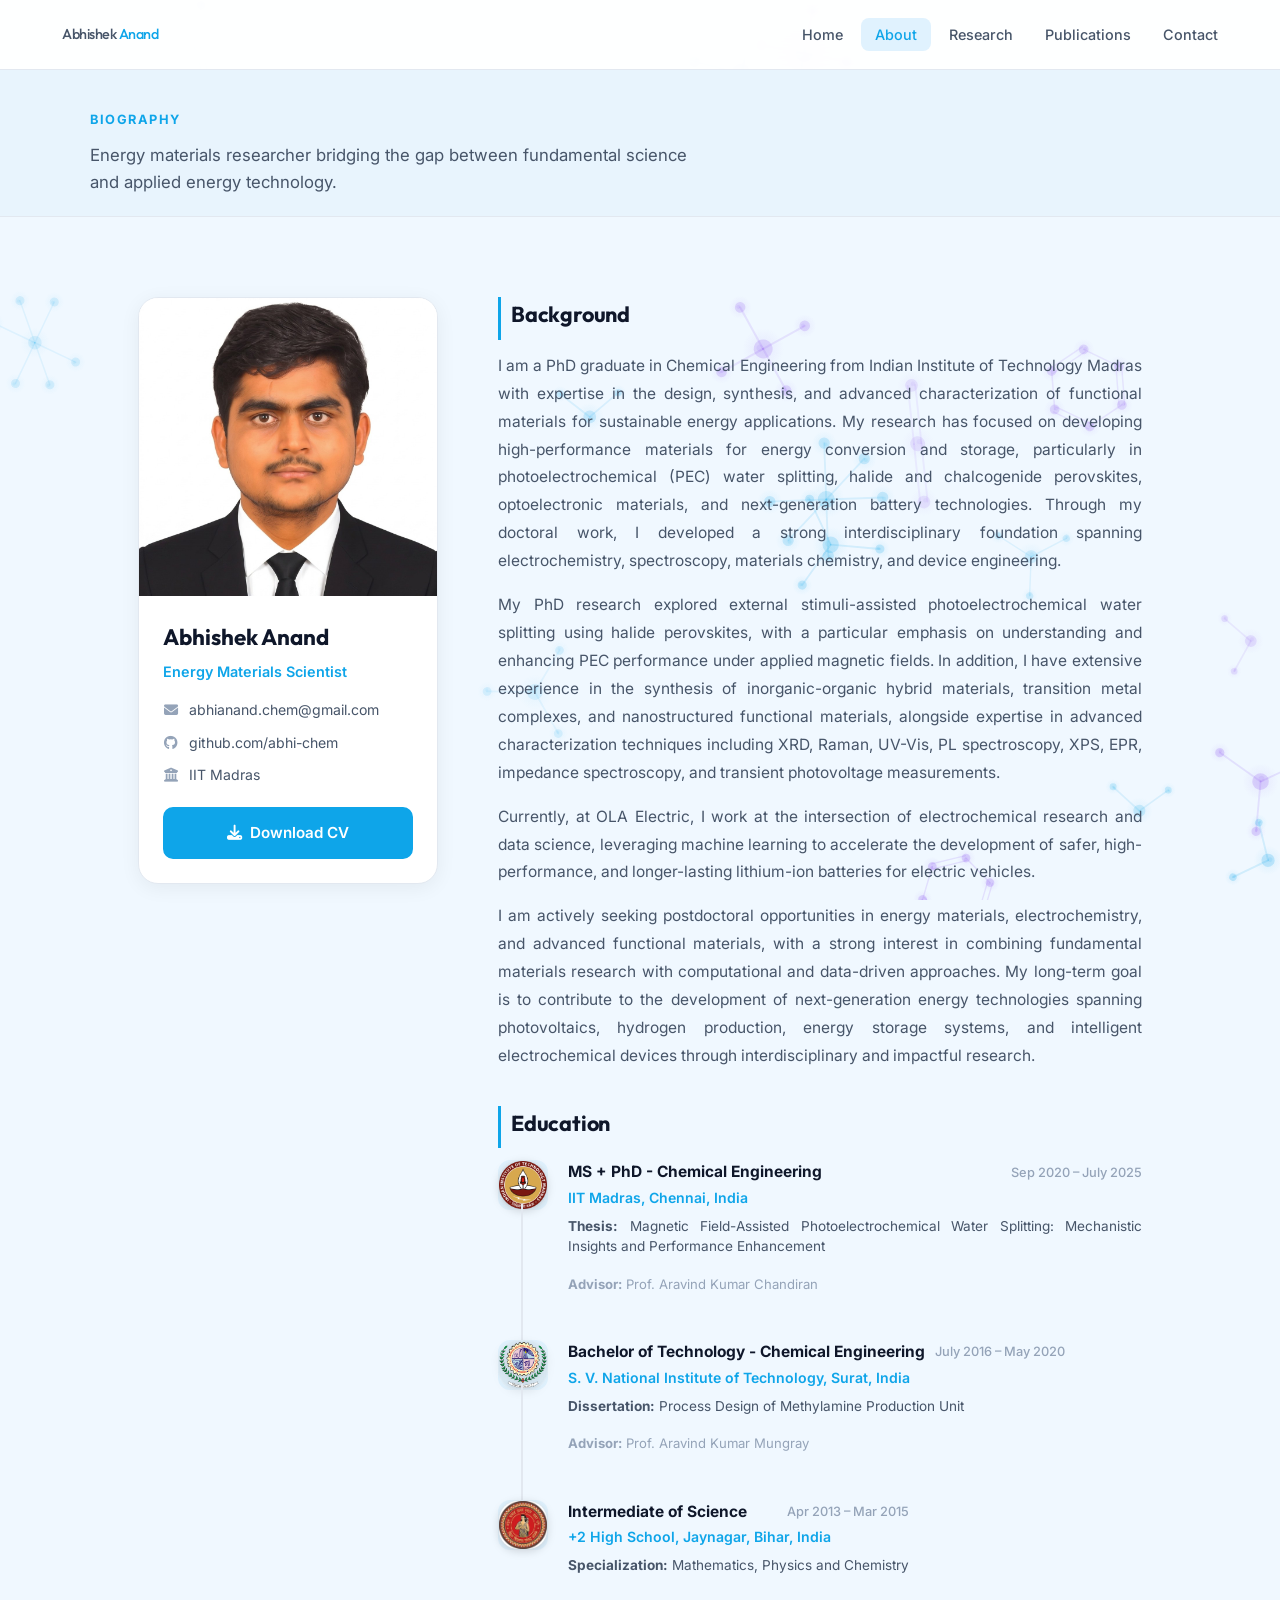
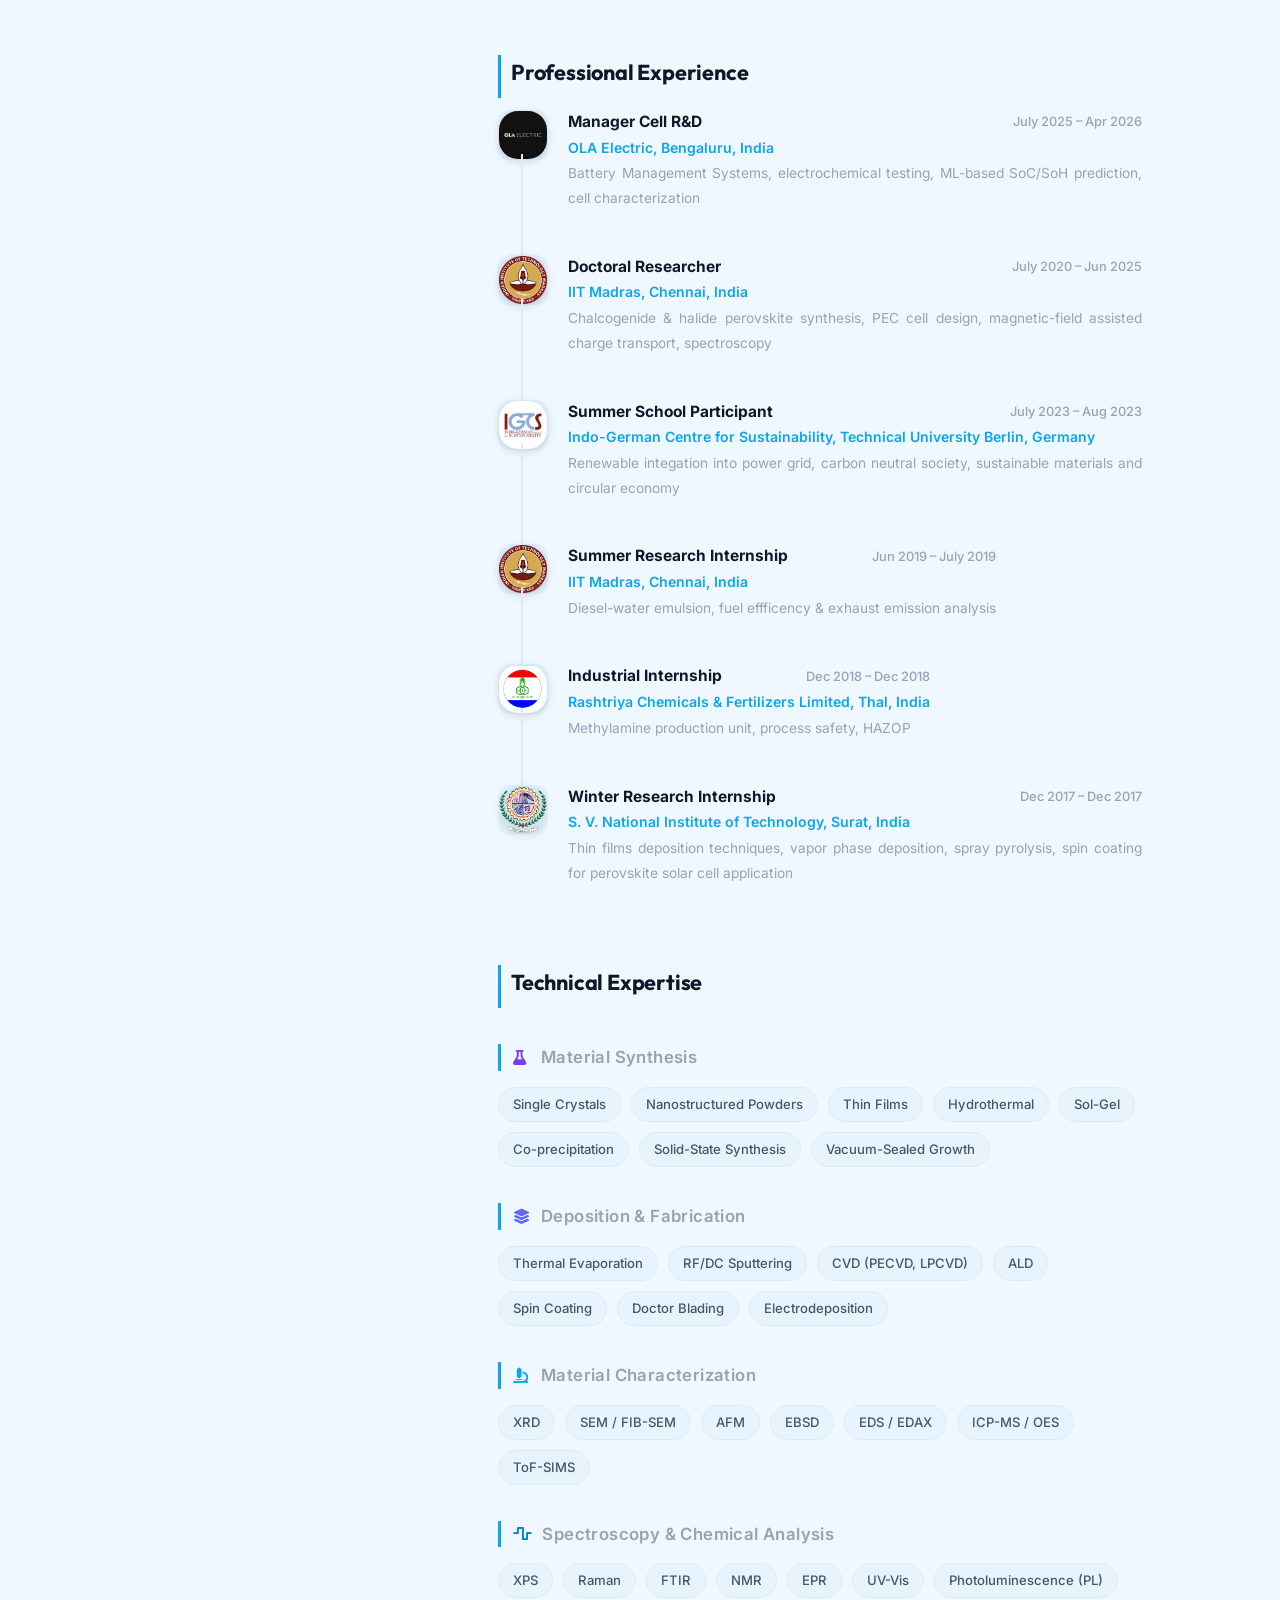
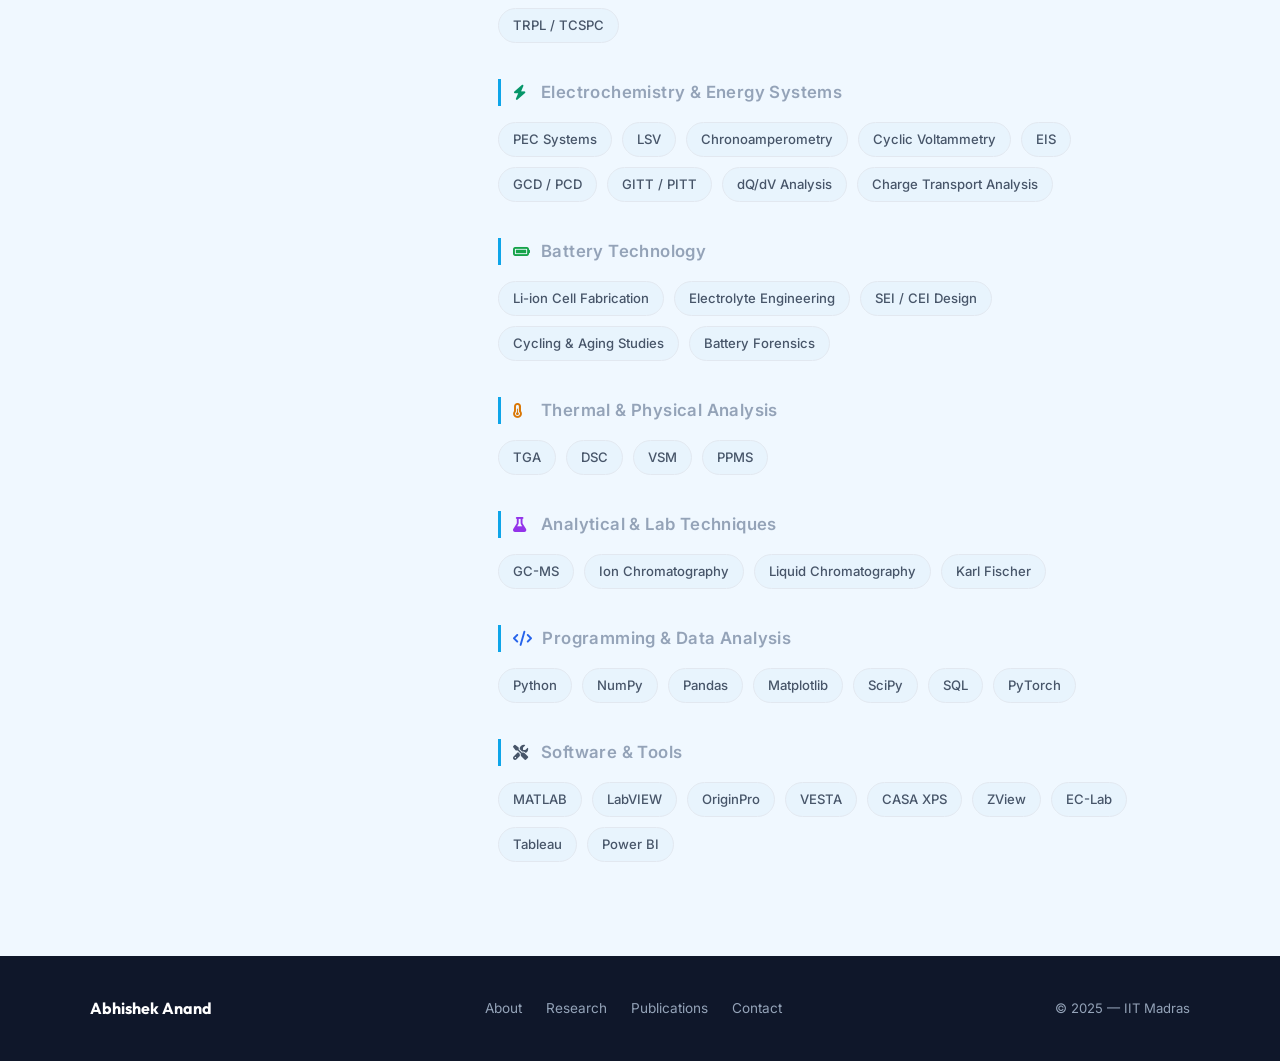
==== commit 29d1fa21: "update" ====
--- a/about.html
+++ b/about.html
@@ -122,6 +122,7 @@
 
               <p class="advisor">
                 <strong>Advisor:</strong> Prof. Aravind Kumar Chandiran
+                <a href="https://che.iitm.ac.in/faculty.php?fname=Dr.+Aravind+Kumar+Chandiran"></a>
               </p>
             </div>
           </div>
@@ -143,6 +144,7 @@
 
               <p class="advisor">
                 <strong>Advisor:</strong> Prof. Aravind Kumar Mungray
+                <a href="https://www.svnit.ac.in/web/department/chemical/faculty.php"></a>
               </p>
             </div>
           </div>
--- a/style.css
+++ b/style.css
@@ -777,8 +777,8 @@
 
 .timeline-dot {
   flex-shrink: 0;
-  width: 100px;
-  height: 100px;
+  width: 50px;
+  height: 50px;
   border-radius: 12px;
   background: var(--accent-light);
   color: var(--accent);
@@ -792,14 +792,14 @@
 }
 
 .timeline-dot img {
-  width: 100px;
-  height: 100px;
+  width: 50px;
+  height: 50px;
   object-fit: contain;
-  filter: drop-shadow(0 2px 4px rgba(0,0,0,0.15));
+  filter: drop-shadow(0 2px 4px rgba(0, 0, 0, 0.15));
   border-radius: 20px;
-  background: rgba(255,255,255,0.08);
+  background: rgba(255, 255, 255, 0.08);
   backdrop-filter: blur(10px);
-  border: 1px solid rgba(255,255,255,0.15);
+  border: 1px solid rgba(255, 255, 255, 0.15);
   display: flex;
   align-items: center;
   justify-content: center;
@@ -1190,7 +1190,9 @@
 }
 
 /* Text side */
-.rb-text .card-tag { margin-bottom: 14px; }
+.rb-text .card-tag {
+  margin-bottom: 14px;
+}
 
 .rb-text h2 {
   font-family: 'Outfit', sans-serif;
@@ -1295,14 +1297,14 @@
   aspect-ratio: 16 / 9;
   object-fit: cover;
   border-radius: var(--radius-lg);
-  box-shadow: 0 8px 30px rgba(0,0,0,0.1);
+  box-shadow: 0 8px 30px rgba(0, 0, 0, 0.1);
   transition: transform 0.4s ease, box-shadow 0.4s ease;
   display: block;
 }
 
 .rb-img-main:hover {
   transform: scale(1.015);
-  box-shadow: 0 16px 48px rgba(14,165,233,0.15);
+  box-shadow: 0 16px 48px rgba(14, 165, 233, 0.15);
 }
 
 /* Thumb row: two 4:3 images side by side */
@@ -1317,14 +1319,14 @@
   aspect-ratio: 4 / 3;
   object-fit: cover;
   border-radius: var(--radius);
-  box-shadow: 0 4px 16px rgba(0,0,0,0.08);
+  box-shadow: 0 4px 16px rgba(0, 0, 0, 0.08);
   transition: transform 0.35s ease, box-shadow 0.35s ease;
   display: block;
 }
 
 .rb-img-thumb:hover {
   transform: scale(1.03);
-  box-shadow: 0 8px 28px rgba(14,165,233,0.15);
+  box-shadow: 0 8px 28px rgba(14, 165, 233, 0.15);
 }
 
 /* Image caption */
@@ -1357,7 +1359,9 @@
 .future-card::before {
   content: '';
   position: absolute;
-  top: 0; left: 0; right: 0;
+  top: 0;
+  left: 0;
+  right: 0;
   height: 3px;
   background: linear-gradient(90deg, var(--accent), var(--accent-purple));
   transform: scaleX(0);
@@ -1438,27 +1442,52 @@
   background: var(--accent-light);
   border-color: var(--accent-light);
   transform: translateY(-2px);
-  box-shadow: 0 8px 24px rgba(0,0,0,0.2);
+  box-shadow: 0 8px 24px rgba(0, 0, 0, 0.2);
 }
 
 /* Research page responsive */
 @media (max-width: 1100px) {
-  .research-intro { grid-template-columns: repeat(3, 1fr); }
+  .research-intro {
+    grid-template-columns: repeat(3, 1fr);
+  }
 }
 
 @media (max-width: 900px) {
-  .research-intro { grid-template-columns: repeat(2, 1fr); }
-  .research-block { grid-template-columns: 1fr; gap: 32px; }
+  .research-intro {
+    grid-template-columns: repeat(2, 1fr);
+  }
+
+  .research-block {
+    grid-template-columns: 1fr;
+    gap: 32px;
+  }
+
   /* Reset column ordering on single-column layout */
-  .research-block.reverse .rb-text { order: unset; }
-  .research-block.reverse .rb-gallery { order: unset; }
-  .future-grid { grid-template-columns: repeat(2, 1fr); }
+  .research-block.reverse .rb-text {
+    order: unset;
+  }
+
+  .research-block.reverse .rb-gallery {
+    order: unset;
+  }
+
+  .future-grid {
+    grid-template-columns: repeat(2, 1fr);
+  }
 }
 
 @media (max-width: 600px) {
-  .research-intro { grid-template-columns: 1fr 1fr; }
-  .rb-thumbs { grid-template-columns: 1fr; }
-  .future-grid { grid-template-columns: 1fr; }
+  .research-intro {
+    grid-template-columns: 1fr 1fr;
+  }
+
+  .rb-thumbs {
+    grid-template-columns: 1fr;
+  }
+
+  .future-grid {
+    grid-template-columns: 1fr;
+  }
 }
 
 /* ========================================
@@ -1565,13 +1594,18 @@
   left: -120%;
   width: 60%;
   height: 100%;
-  background: linear-gradient(90deg, transparent, rgba(255,255,255,0.4), transparent);
+  background: linear-gradient(90deg, transparent, rgba(255, 255, 255, 0.4), transparent);
   animation: rb-shimmer 2.8s ease-in-out infinite;
 }
 
 @keyframes rb-shimmer {
-  0%   { left: -120%; }
-  100% { left: 220%;  }
+  0% {
+    left: -120%;
+  }
+
+  100% {
+    left: 220%;
+  }
 }
 
 /* ── Section 1: PEC Water Splitting — blue sun ── */
@@ -1580,13 +1614,20 @@
   color: #0284c7;
   border: 1px solid #bae6fd;
 }
+
 .rb-badge-solar i {
   animation: rb-spin-slow 5s linear infinite;
   display: inline-block;
 }
+
 @keyframes rb-spin-slow {
-  from { transform: rotate(0deg); }
-  to   { transform: rotate(360deg); }
+  from {
+    transform: rotate(0deg);
+  }
+
+  to {
+    transform: rotate(360deg);
+  }
 }
 
 /* ── Section 2: Perovskite LED — purple atom pulse ── */
@@ -1595,13 +1636,24 @@
   color: #7c3aed;
   border: 1px solid #ddd6fe;
 }
+
 .rb-badge-perov i {
   animation: rb-glow-pulse 2s ease-in-out infinite;
   display: inline-block;
 }
+
 @keyframes rb-glow-pulse {
-  0%, 100% { transform: scale(1);    opacity: 1;   }
-  50%       { transform: scale(1.35); opacity: 0.65; }
+
+  0%,
+  100% {
+    transform: scale(1);
+    opacity: 1;
+  }
+
+  50% {
+    transform: scale(1.35);
+    opacity: 0.65;
+  }
 }
 
 /* ── Section 3: Advanced Spectroscopy — pink wave ── */
@@ -1610,14 +1662,26 @@
   color: #be185d;
   border: 1px solid #fbcfe8;
 }
+
 .rb-badge-spectro i {
   animation: rb-wave-scan 1.6s ease-in-out infinite;
   display: inline-block;
 }
+
 @keyframes rb-wave-scan {
-  0%, 100% { transform: scaleX(1)   translateX(0);  }
-  25%       { transform: scaleX(0.7) translateX(-2px); }
-  75%       { transform: scaleX(1.2) translateX(2px);  }
+
+  0%,
+  100% {
+    transform: scaleX(1) translateX(0);
+  }
+
+  25% {
+    transform: scaleX(0.7) translateX(-2px);
+  }
+
+  75% {
+    transform: scaleX(1.2) translateX(2px);
+  }
 }
 
 /* ── Section 4: Battery R&D — green charge bounce ── */
@@ -1626,14 +1690,26 @@
   color: #059669;
   border: 1px solid #a7f3d0;
 }
+
 .rb-badge-battery i {
   animation: rb-charge-bounce 1.4s ease-in-out infinite;
   display: inline-block;
 }
+
 @keyframes rb-charge-bounce {
-  0%, 100% { transform: translateY(0);   }
-  40%       { transform: translateY(-4px); }
-  70%       { transform: translateY(2px);  }
+
+  0%,
+  100% {
+    transform: translateY(0);
+  }
+
+  40% {
+    transform: translateY(-4px);
+  }
+
+  70% {
+    transform: translateY(2px);
+  }
 }
 
 /* ── Section 5: ML for Materials — amber neural throb ── */
@@ -1642,12 +1718,24 @@
   color: #b45309;
   border: 1px solid #fde68a;
 }
+
 .rb-badge-ml i {
   animation: rb-neural-throb 1.9s ease-in-out infinite;
   display: inline-block;
 }
+
 @keyframes rb-neural-throb {
-  0%, 100% { transform: scale(1);    }
-  30%       { transform: scale(1.3);  }
-  60%       { transform: scale(0.85); }
+
+  0%,
+  100% {
+    transform: scale(1);
+  }
+
+  30% {
+    transform: scale(1.3);
+  }
+
+  60% {
+    transform: scale(0.85);
+  }
 }
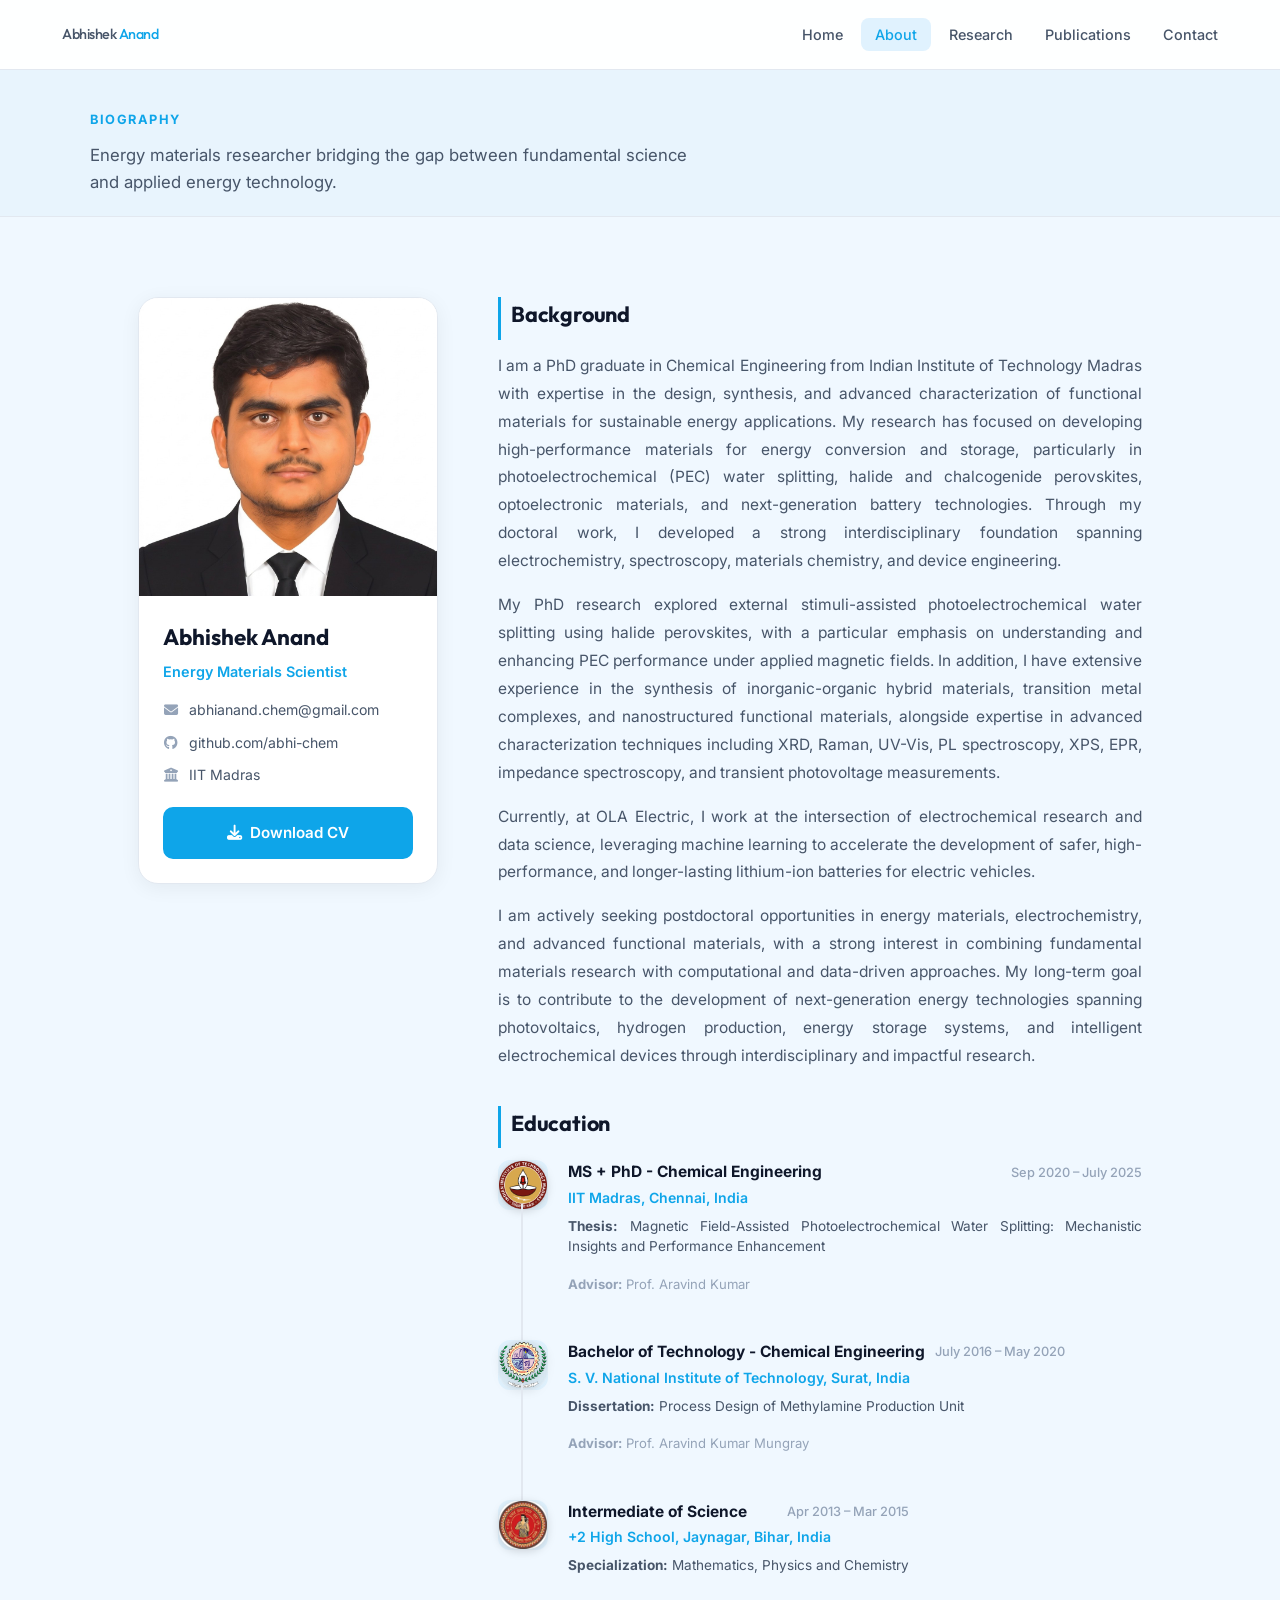
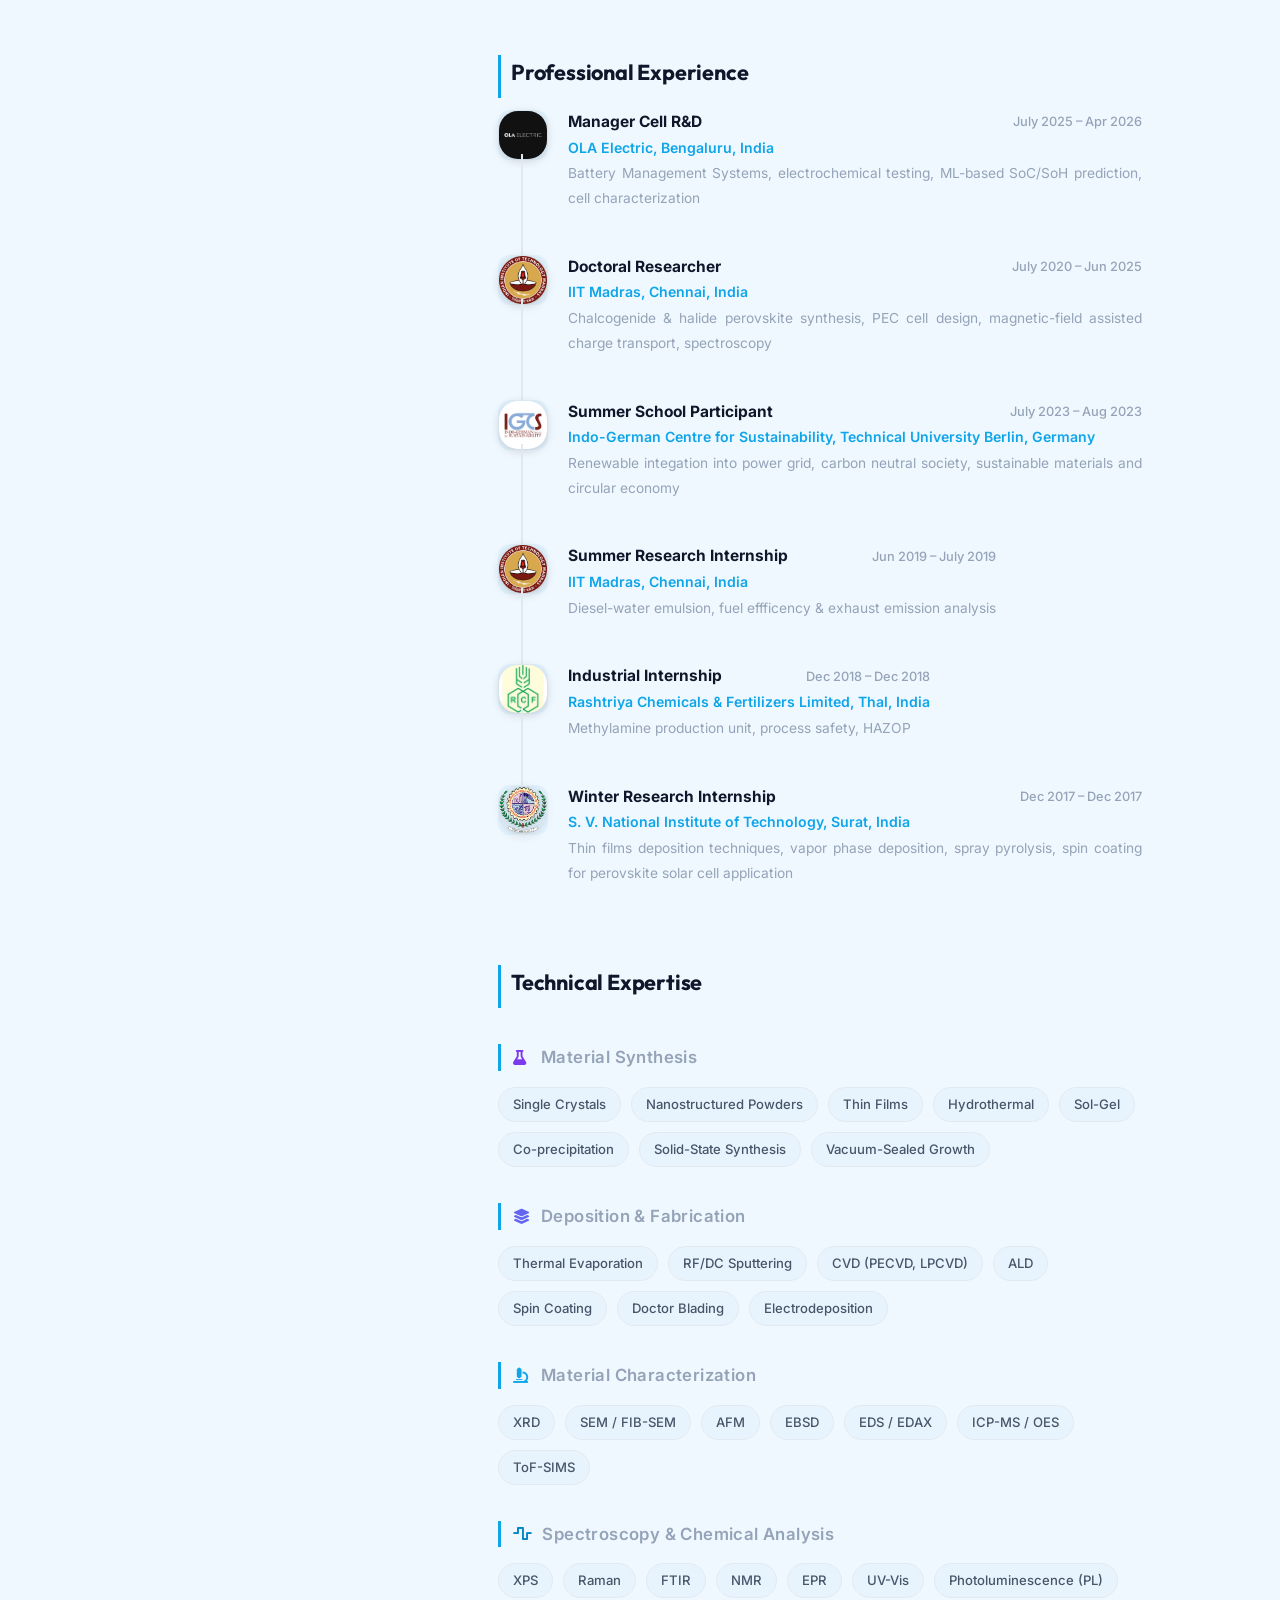
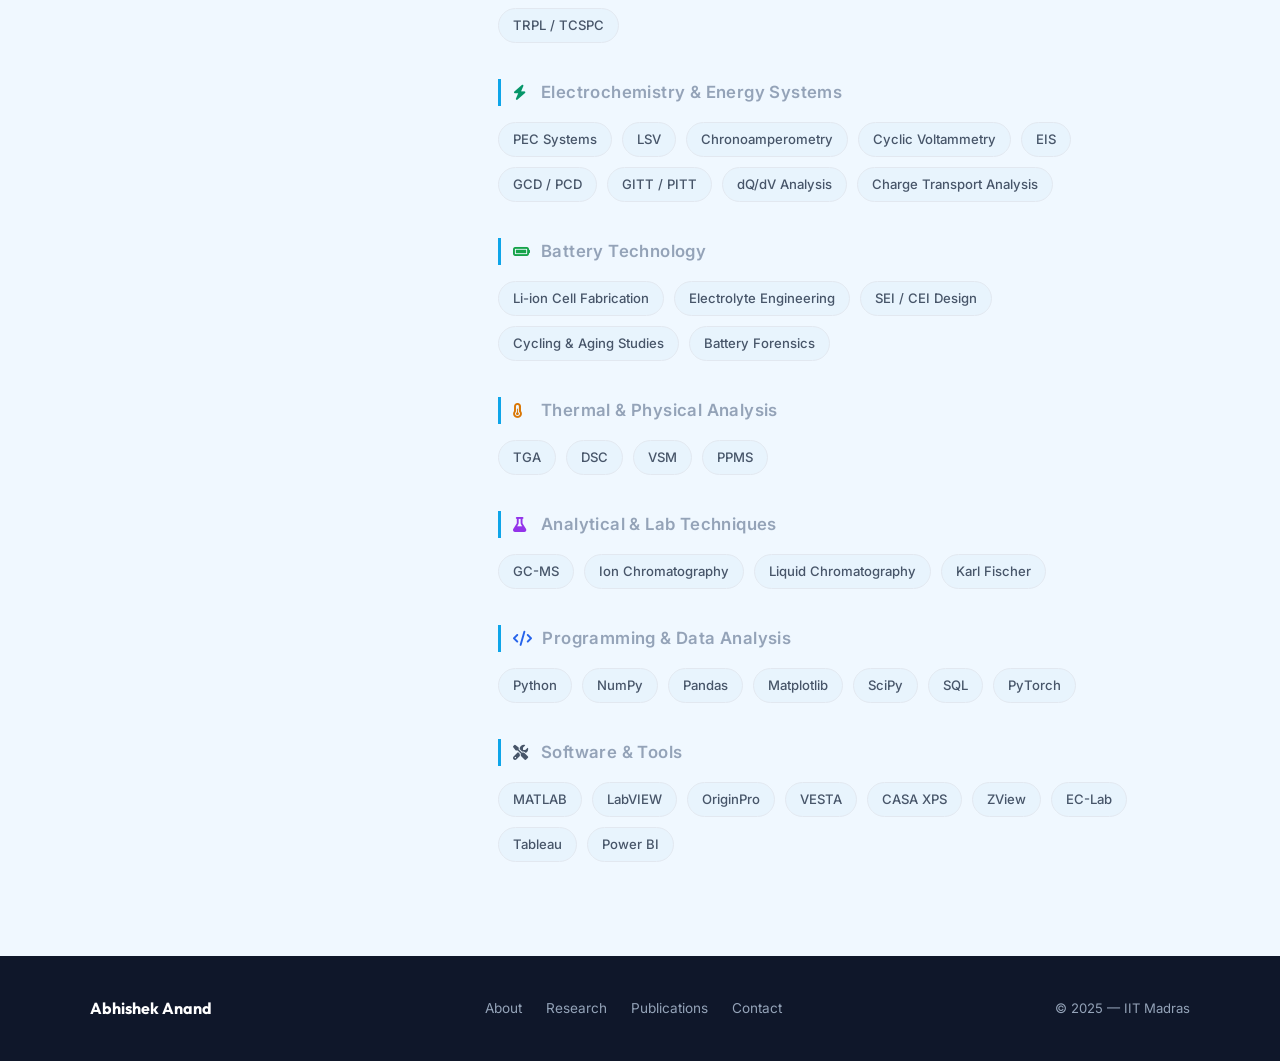
==== commit 779fde98: "update" ====
--- a/about.html
+++ b/about.html
@@ -121,7 +121,7 @@
               </p>
 
               <p class="advisor">
-                <strong>Advisor:</strong> Prof. Aravind Kumar Chandiran
+                <strong>Advisor:</strong> Prof. Aravind Kumar
                 <a href="https://che.iitm.ac.in/faculty.php?fname=Dr.+Aravind+Kumar+Chandiran"></a>
               </p>
             </div>
@@ -170,7 +170,8 @@
         <h3>Professional Experience</h3>
         <div class="timeline">
           <div class="timeline-item">
-            <div class="timeline-dot" style="font-size: 0.65rem;"><img src="images/ola-logo.png" alt="OLA Electric Logo"></div>
+            <div class="timeline-dot" style="font-size: 0.65rem;"><img src="images/ola-logo.png"
+                alt="OLA Electric Logo"></div>
             <div class="timeline-body">
               <h4>Manager Cell R&D
                 <span class="timeline-duration">July 2025 – Apr 2026</span>
@@ -183,7 +184,8 @@
           </div>
 
           <div class="timeline-item">
-            <div class="timeline-dot" style="font-size: 0.65rem;"><img src="images/iitm-logo.png" alt="IIT Madras Logo">  </div>
+            <div class="timeline-dot" style="font-size: 0.65rem;"><img src="images/iitm-logo.png" alt="IIT Madras Logo">
+            </div>
             <div class="timeline-body">
               <h4>Doctoral Researcher
                 <span class="timeline-duration">July 2020 – Jun 2025</span>
@@ -206,7 +208,8 @@
           </div>
 
           <div class="timeline-item">
-            <div class="timeline-dot" style="font-size: 0.65rem;"><img src="images/iitm-logo.png" alt="IIT Madras Logo"></div>
+            <div class="timeline-dot" style="font-size: 0.65rem;"><img src="images/iitm-logo.png" alt="IIT Madras Logo">
+            </div>
             <div class="timeline-body">
               <h4>Summer Research Internship
                 <span class="timeline-duration">Jun 2019 – July 2019</span>
@@ -228,7 +231,8 @@
           </div>
 
           <div class="timeline-item">
-            <div class="timeline-dot" style="font-size: 0.65rem;"><img src="images/svnit-logo.png" alt="SVNIT Logo"></div>
+            <div class="timeline-dot" style="font-size: 0.65rem;"><img src="images/svnit-logo.png" alt="SVNIT Logo">
+            </div>
             <div class="timeline-body">
               <h4>Winter Research Internship
                 <span class="timeline-duration">Dec 2017 – Dec 2017</span>
--- a/style.css
+++ b/style.css
@@ -788,7 +788,7 @@
   font-weight: 800;
   font-size: 0.7rem;
   text-align: center;
-  line-height: 1;
+  line-height: 0.8;
 }
 
 .timeline-dot img {
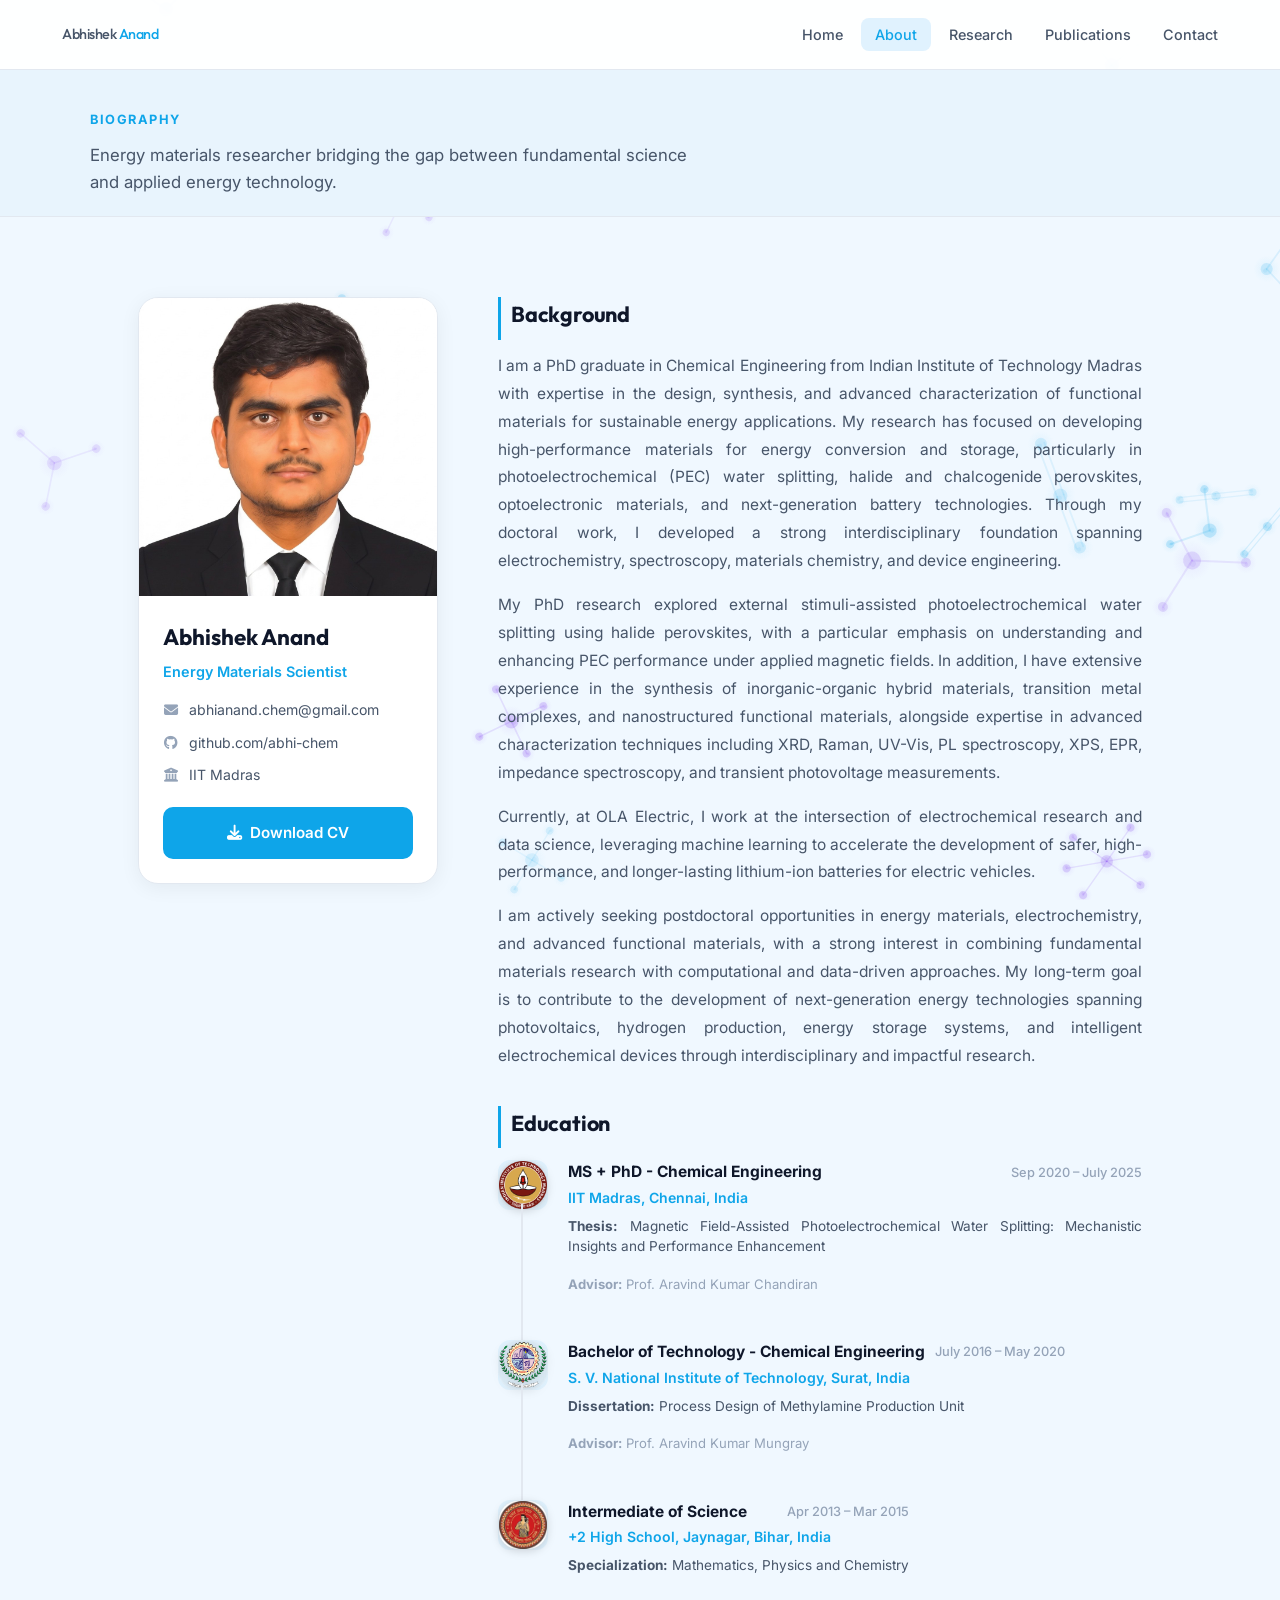
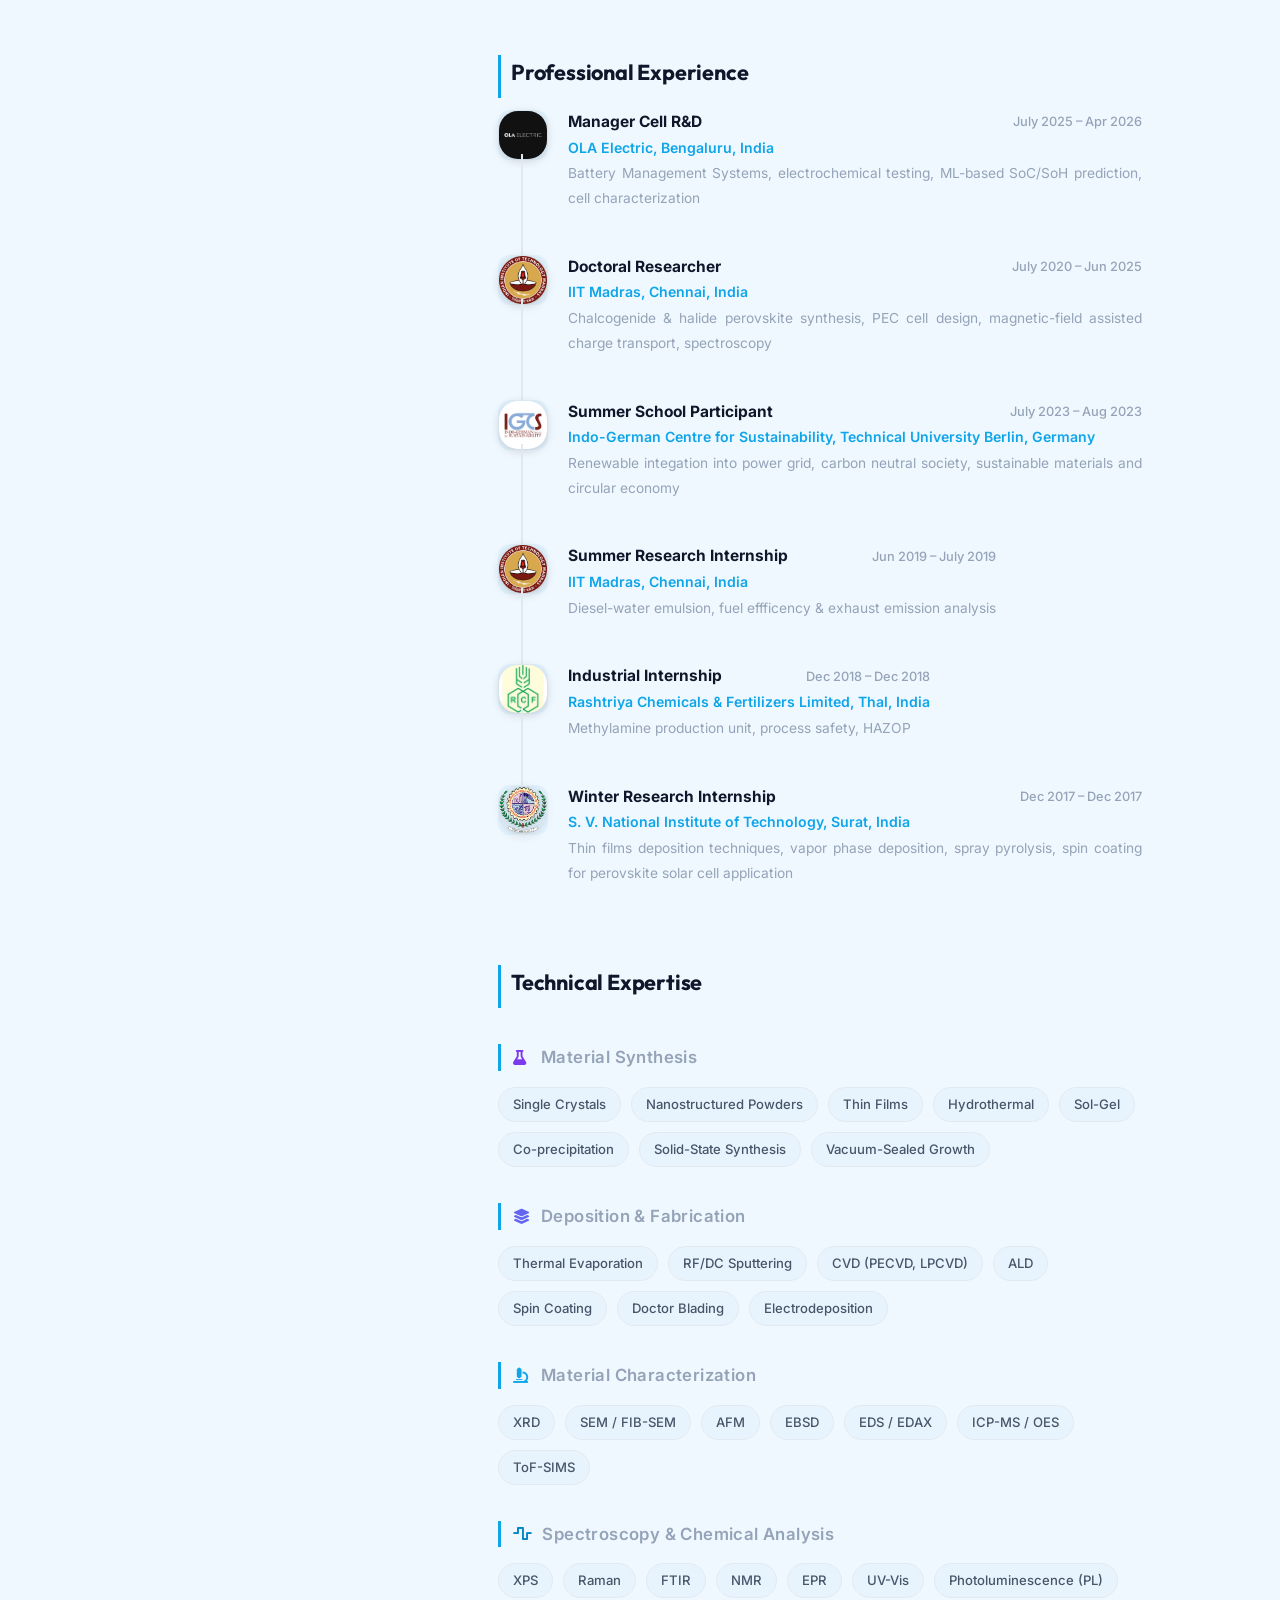
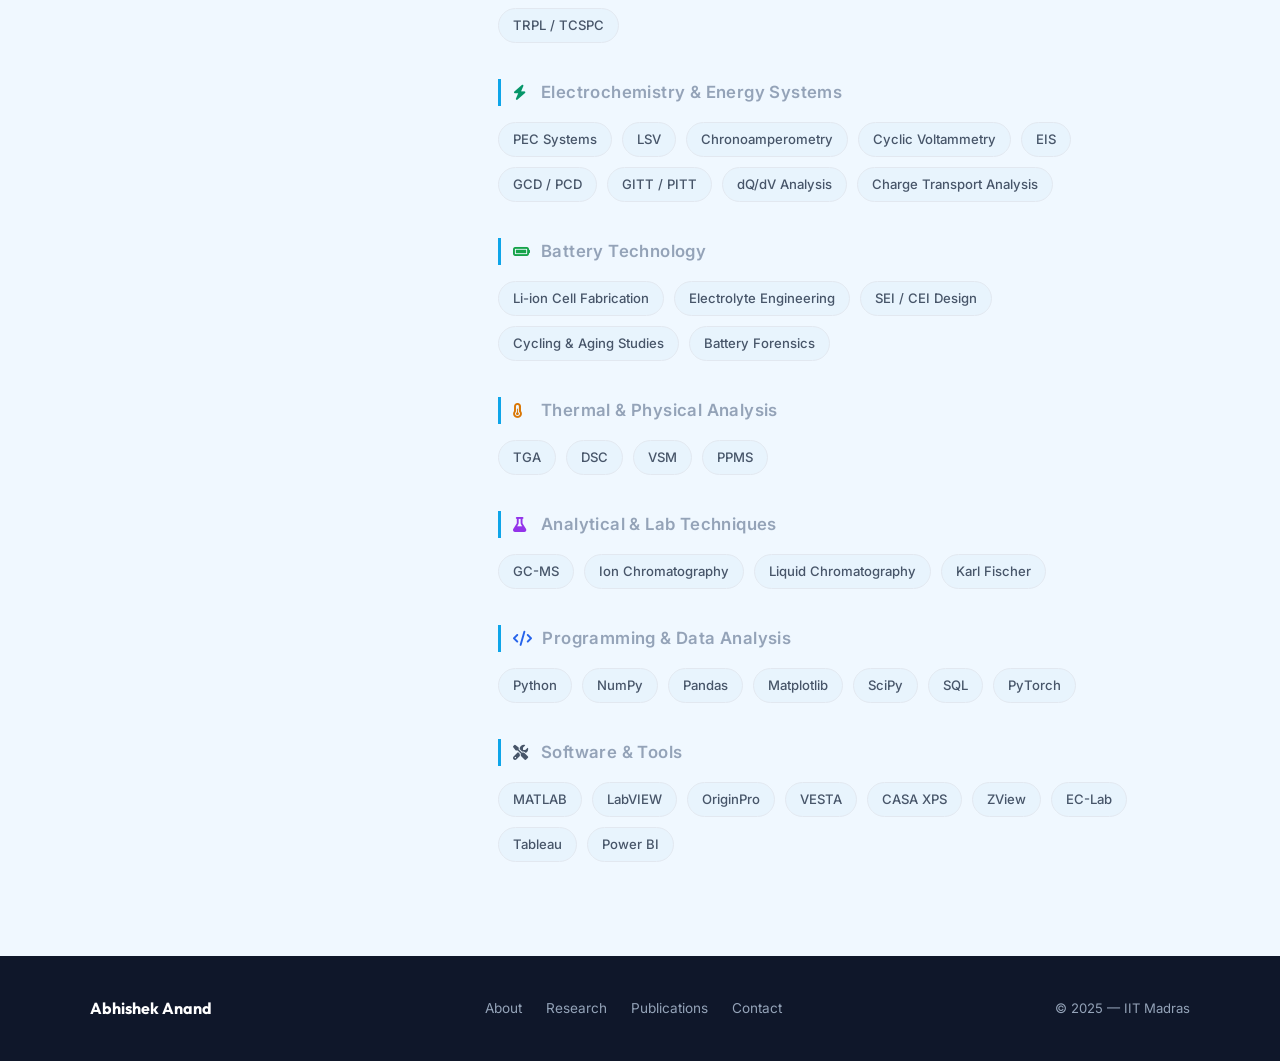
==== commit 3cbb06ae: "update" ====
--- a/about.html
+++ b/about.html
@@ -121,7 +121,7 @@
               </p>
 
               <p class="advisor">
-                <strong>Advisor:</strong> Prof. Aravind Kumar
+                <strong>Advisor:</strong> Prof. Aravind Kumar Chandiran
                 <a href="https://che.iitm.ac.in/faculty.php?fname=Dr.+Aravind+Kumar+Chandiran"></a>
               </p>
             </div>
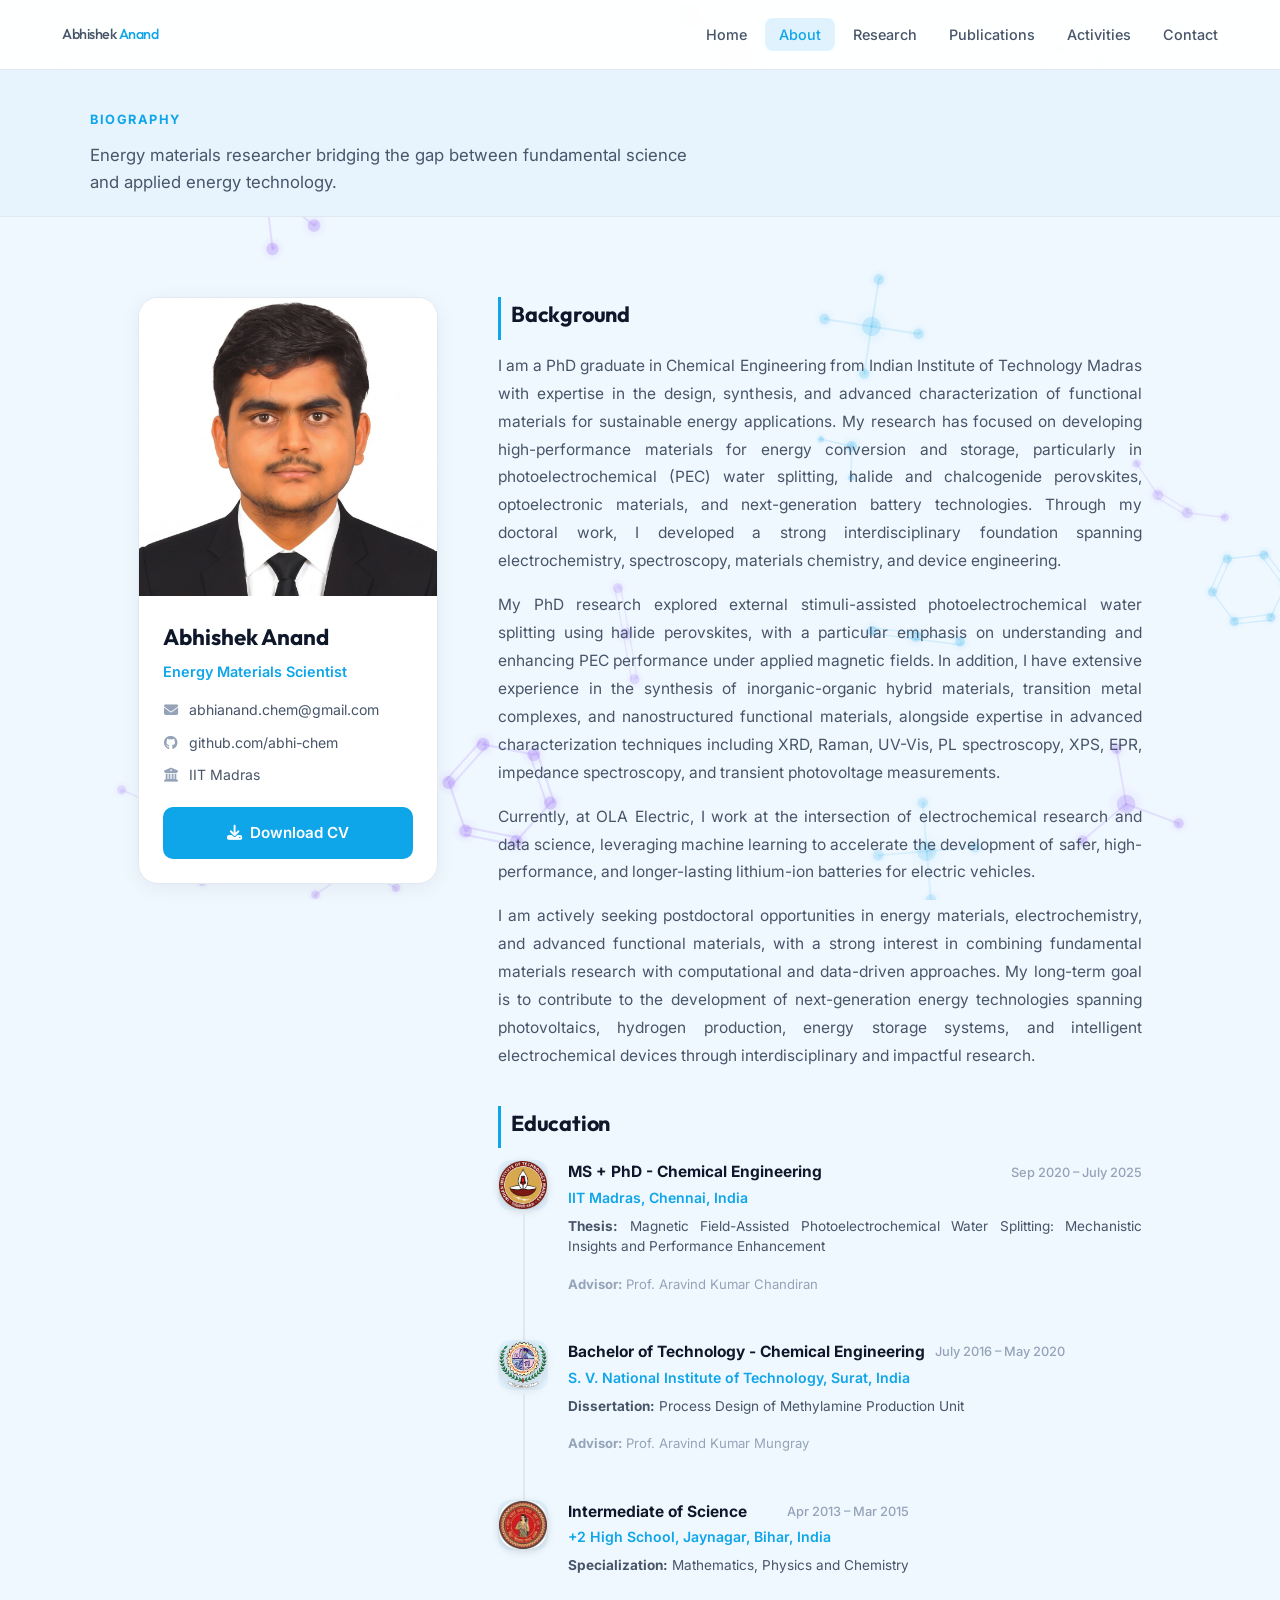
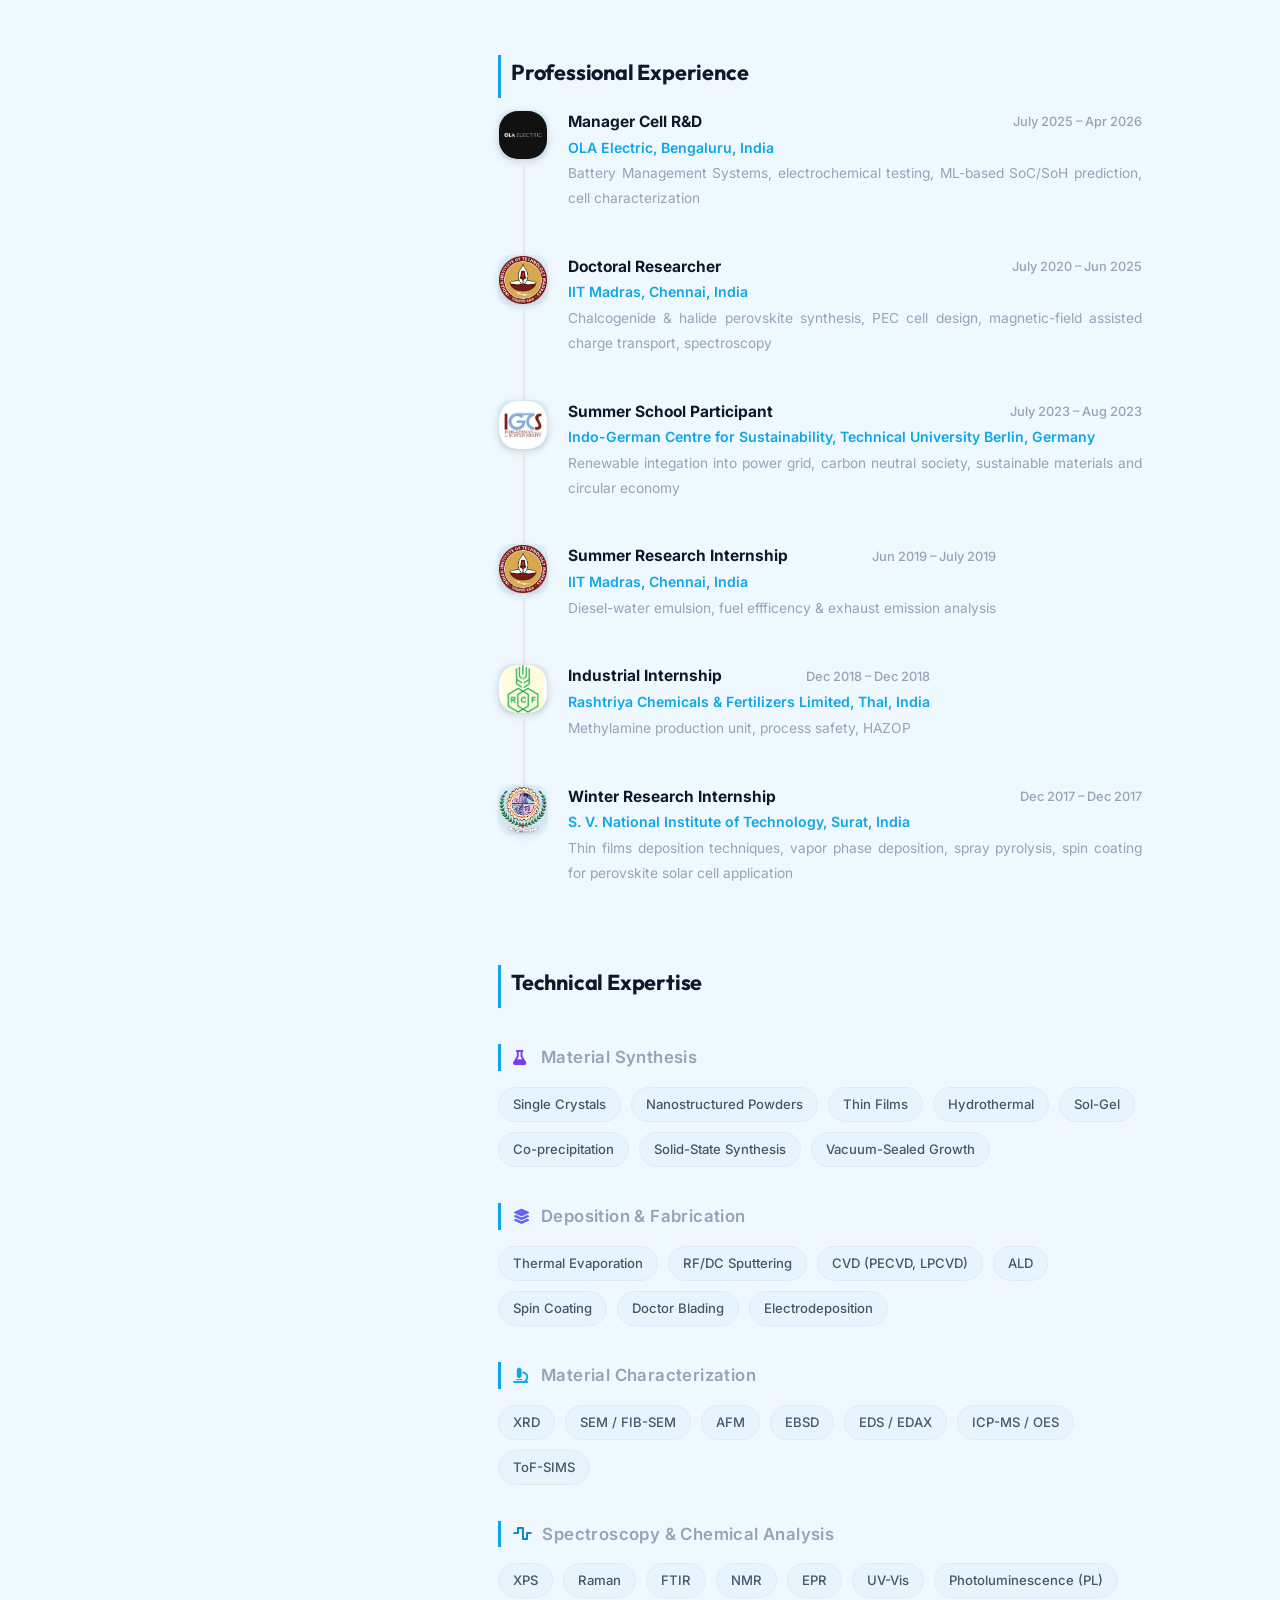
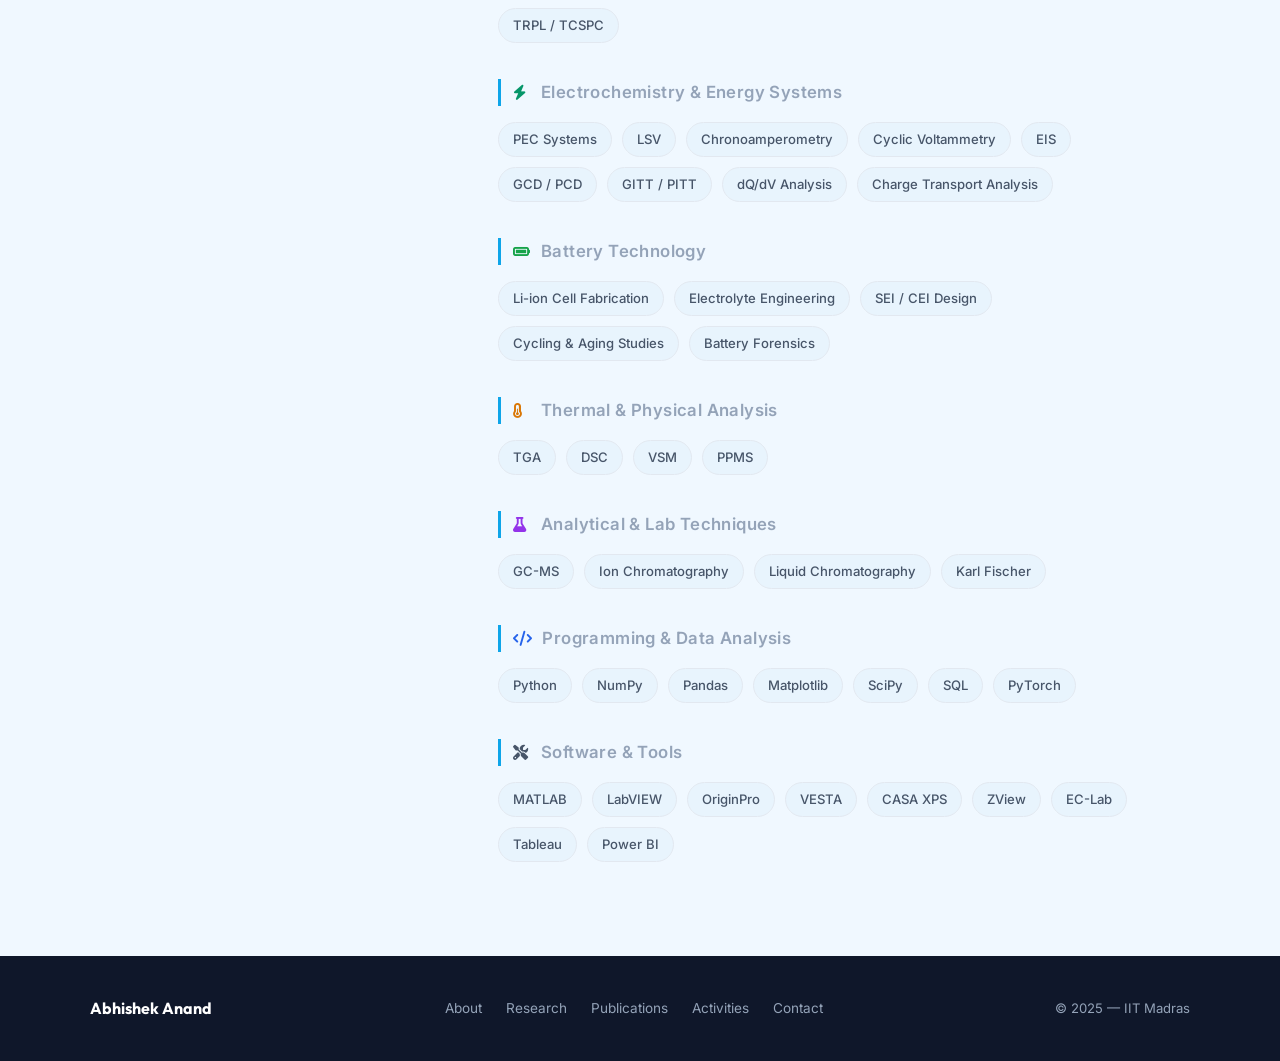
==== commit 5c87ee61: "update" ====
--- a/about.html
+++ b/about.html
@@ -29,6 +29,7 @@
       <li><a href="research.html">Research</a></li>
       <li><a href="publications.html">Publications</a></li>
       <!-- <li><a href="projects.html">Projects</a></li> -->
+      <li><a href="activities.html">Activities</a></li>
       <li><a href="contact.html">Contact</a></li>
     </ul>
   </nav>
@@ -371,6 +372,7 @@
         <a href="about.html">About</a>
         <a href="research.html">Research</a>
         <a href="publications.html">Publications</a>
+        <a href="activities.html">Activities</a>
         <a href="contact.html">Contact</a>
       </div>
       <span class="footer-copy">&copy; 2025 &mdash; IIT Madras</span>
--- a/style.css
+++ b/style.css
@@ -768,8 +768,8 @@
 .timeline-item:not(:last-child)::after {
   content: '';
   position: absolute;
-  left: 23px;
-  top: 44px;
+  left: 25px;
+  top: 54px;
   width: 2px;
   background: var(--border);
   bottom: 0;
@@ -788,7 +788,7 @@
   font-weight: 800;
   font-size: 0.7rem;
   text-align: center;
-  line-height: 0.8;
+  line-height: 1.2;
 }
 
 .timeline-dot img {
@@ -1491,6 +1491,400 @@
 }
 
 /* ========================================
+   ACTIVITIES PAGE
+======================================== */
+
+/* ── Training Timeline ── */
+.act-timeline {
+  display: flex;
+  flex-direction: column;
+  gap: 0;
+}
+
+.act-item {
+  display: flex;
+  gap: 20px;
+  padding-bottom: 28px;
+  position: relative;
+}
+
+.act-item:not(:last-child)::after {
+  content: '';
+  position: absolute;
+  left: 25px;
+  top: 54px;
+  width: 2px;
+  background: var(--border);
+  bottom: 0;
+}
+
+.act-dot {
+  flex-shrink: 0;
+  width: 50px;
+  height: 50px;
+  border-radius: 12px;
+  display: flex;
+  align-items: center;
+  justify-content: center;
+  font-size: 1.1rem;
+  transition: transform var(--transition);
+}
+
+.act-dot:hover {
+  transform: scale(1.1);
+}
+
+.act-body h4 {
+  font-weight: 700;
+  color: var(--text-primary);
+  font-size: 0.97rem;
+  margin-bottom: 2px;
+  display: flex;
+  justify-content: space-between;
+  align-items: center;
+  gap: 12px;
+}
+
+.act-date {
+  font-size: 0.8rem;
+  font-weight: 500;
+  color: var(--text-muted);
+  white-space: nowrap;
+}
+
+.act-place {
+  font-size: 0.88rem;
+  color: var(--accent);
+  font-weight: 600;
+  display: flex;
+  align-items: center;
+  gap: 6px;
+}
+
+.act-place i {
+  font-size: 0.78rem;
+  color: var(--text-muted);
+}
+
+/* ── Teaching Assistant Grid ── */
+.ta-grid {
+  display: grid;
+  grid-template-columns: repeat(auto-fill, minmax(280px, 1fr));
+  gap: 20px;
+}
+
+.ta-card {
+  background: var(--bg-card);
+  border: 1px solid var(--border);
+  border-radius: var(--radius);
+  padding: 24px;
+  box-shadow: var(--shadow);
+  transition: all var(--transition);
+  position: relative;
+  overflow: hidden;
+}
+
+.ta-card::before {
+  content: '';
+  position: absolute;
+  top: 0;
+  left: 0;
+  right: 0;
+  height: 3px;
+  background: linear-gradient(90deg, var(--accent-purple), var(--accent));
+  transform: scaleX(0);
+  transform-origin: left;
+  transition: transform 0.4s ease;
+}
+
+.ta-card:hover::before {
+  transform: scaleX(1);
+}
+
+.ta-card:hover {
+  transform: translateY(-4px);
+  box-shadow: var(--shadow-hover);
+  border-color: var(--accent);
+}
+
+.ta-semester {
+  font-size: 0.78rem;
+  font-weight: 700;
+  text-transform: uppercase;
+  letter-spacing: 0.8px;
+  color: var(--accent);
+  margin-bottom: 8px;
+}
+
+.ta-card h4 {
+  font-family: 'Outfit', sans-serif;
+  font-size: 1.02rem;
+  font-weight: 700;
+  color: var(--text-primary);
+  margin-bottom: 8px;
+  line-height: 1.35;
+}
+
+.ta-code {
+  display: inline-block;
+  font-size: 0.78rem;
+  font-weight: 600;
+  padding: 3px 10px;
+  border-radius: 6px;
+  background: var(--bg-soft);
+  color: var(--text-secondary);
+  border: 1px solid var(--border);
+}
+
+/* ── Conference List ── */
+.conf-list {
+  display: flex;
+  flex-direction: column;
+  gap: 18px;
+}
+
+.conf-item {
+  background: var(--bg-card);
+  border: 1px solid var(--border);
+  border-radius: var(--radius);
+  padding: 24px 28px;
+  display: flex;
+  gap: 24px;
+  align-items: flex-start;
+  transition: all var(--transition);
+  box-shadow: var(--shadow);
+}
+
+.conf-item:hover {
+  border-color: var(--accent);
+  transform: translateX(4px);
+  box-shadow: var(--shadow-hover);
+}
+
+.conf-year {
+  flex-shrink: 0;
+  width: 54px;
+  height: 54px;
+  background: var(--accent-light);
+  border-radius: 12px;
+  display: flex;
+  align-items: center;
+  justify-content: center;
+  font-weight: 800;
+  font-size: 0.85rem;
+  color: var(--accent-dark);
+  line-height: 1.2;
+}
+
+.conf-body {
+  flex: 1;
+}
+
+.conf-type {
+  display: inline-block;
+  font-size: 0.72rem;
+  font-weight: 700;
+  text-transform: uppercase;
+  letter-spacing: 0.8px;
+  padding: 3px 10px;
+  border-radius: 6px;
+  margin-bottom: 8px;
+}
+
+.conf-poster {
+  background: #e0f2fe;
+  color: #0284c7;
+}
+
+.conf-talk {
+  background: #ede9fe;
+  color: #7c3aed;
+}
+
+.conf-attended {
+  background: #dcfce7;
+  color: #059669;
+}
+
+.conf-body h4 {
+  font-family: 'Outfit', sans-serif;
+  font-size: 1rem;
+  font-weight: 700;
+  color: var(--text-primary);
+  margin-bottom: 6px;
+  line-height: 1.4;
+}
+
+.conf-body p {
+  font-size: 0.88rem;
+  color: var(--text-secondary);
+  line-height: 1.5;
+  margin-bottom: 8px;
+}
+
+.conf-date {
+  font-size: 0.8rem;
+  color: var(--text-muted);
+  font-weight: 500;
+}
+
+.conf-date i {
+  margin-right: 4px;
+  font-size: 0.75rem;
+}
+
+/* ── Project Cards ── */
+.proj-grid {
+  display: grid;
+  grid-template-columns: repeat(auto-fit, minmax(300px, 1fr));
+  gap: 24px;
+}
+
+.proj-card {
+  background: var(--bg-card);
+  border: 1px solid var(--border);
+  border-radius: var(--radius-lg);
+  padding: 28px;
+  box-shadow: var(--shadow);
+  transition: all var(--transition);
+  position: relative;
+  overflow: hidden;
+}
+
+.proj-card::before {
+  content: '';
+  position: absolute;
+  top: 0;
+  left: 0;
+  right: 0;
+  height: 3px;
+  background: linear-gradient(90deg, var(--accent-green), var(--accent));
+  transform: scaleX(0);
+  transform-origin: left;
+  transition: transform 0.4s ease;
+}
+
+.proj-card:hover::before {
+  transform: scaleX(1);
+}
+
+.proj-card:hover {
+  transform: translateY(-6px);
+  box-shadow: var(--shadow-hover);
+  border-color: var(--accent);
+}
+
+.proj-icon {
+  width: 48px;
+  height: 48px;
+  border-radius: 12px;
+  display: flex;
+  align-items: center;
+  justify-content: center;
+  font-size: 1.2rem;
+  margin-bottom: 16px;
+}
+
+.proj-card h4 {
+  font-family: 'Outfit', sans-serif;
+  font-size: 1.15rem;
+  font-weight: 700;
+  color: var(--text-primary);
+  margin-bottom: 10px;
+}
+
+.proj-card p {
+  font-size: 0.9rem;
+  color: var(--text-secondary);
+  line-height: 1.7;
+  margin-bottom: 16px;
+}
+
+.proj-tags {
+  display: flex;
+  flex-wrap: wrap;
+  gap: 8px;
+}
+
+.proj-tags .tag {
+  padding: 4px 12px;
+  font-size: 0.76rem;
+  font-weight: 600;
+  border-radius: 999px;
+  background: var(--bg-soft);
+  color: var(--text-secondary);
+  border: 1px solid var(--border);
+  transition: all 0.25s ease;
+}
+
+.proj-tags .tag:hover {
+  border-color: var(--accent);
+  color: var(--accent);
+  background: var(--accent-light);
+}
+
+/* ── Extra-Curricular List ── */
+.extra-list {
+  display: flex;
+  flex-direction: column;
+  gap: 12px;
+}
+
+.extra-item {
+  background: var(--bg-card);
+  border: 1px solid var(--border);
+  border-radius: var(--radius);
+  padding: 18px 22px;
+  display: flex;
+  align-items: center;
+  gap: 16px;
+  transition: all var(--transition);
+  box-shadow: var(--shadow);
+}
+
+.extra-item:hover {
+  border-color: var(--accent);
+  box-shadow: var(--shadow-hover);
+  transform: translateX(4px);
+}
+
+.extra-icon {
+  flex-shrink: 0;
+  width: 40px;
+  height: 40px;
+  border-radius: 10px;
+  background: var(--accent-light);
+  color: var(--accent);
+  display: flex;
+  align-items: center;
+  justify-content: center;
+  font-size: 0.95rem;
+}
+
+.extra-body {
+  flex: 1;
+}
+
+.extra-body h4 {
+  font-size: 0.95rem;
+  font-weight: 700;
+  color: var(--text-primary);
+  margin-bottom: 1px;
+}
+
+.extra-body p {
+  font-size: 0.85rem;
+  color: var(--text-muted);
+}
+
+.extra-date {
+  font-size: 0.8rem;
+  font-weight: 500;
+  color: var(--text-muted);
+  white-space: nowrap;
+}
+
+/* ========================================
    RESPONSIVE
 ======================================== */
 @media (max-width: 900px) {
@@ -1535,6 +1929,27 @@
     flex-direction: column;
     gap: 16px;
   }
+
+  .conf-item {
+    flex-direction: column;
+    gap: 14px;
+  }
+
+  .extra-item {
+    flex-wrap: wrap;
+  }
+
+  .extra-date {
+    width: 100%;
+    padding-left: 56px;
+    margin-top: -4px;
+  }
+
+  .act-body h4 {
+    flex-direction: column;
+    align-items: flex-start;
+    gap: 4px;
+  }
 }
 
 @media (max-width: 600px) {
@@ -1561,6 +1976,14 @@
   }
 
   .contact-grid {
+    grid-template-columns: 1fr;
+  }
+
+  .ta-grid {
+    grid-template-columns: 1fr;
+  }
+
+  .proj-grid {
     grid-template-columns: 1fr;
   }
 }
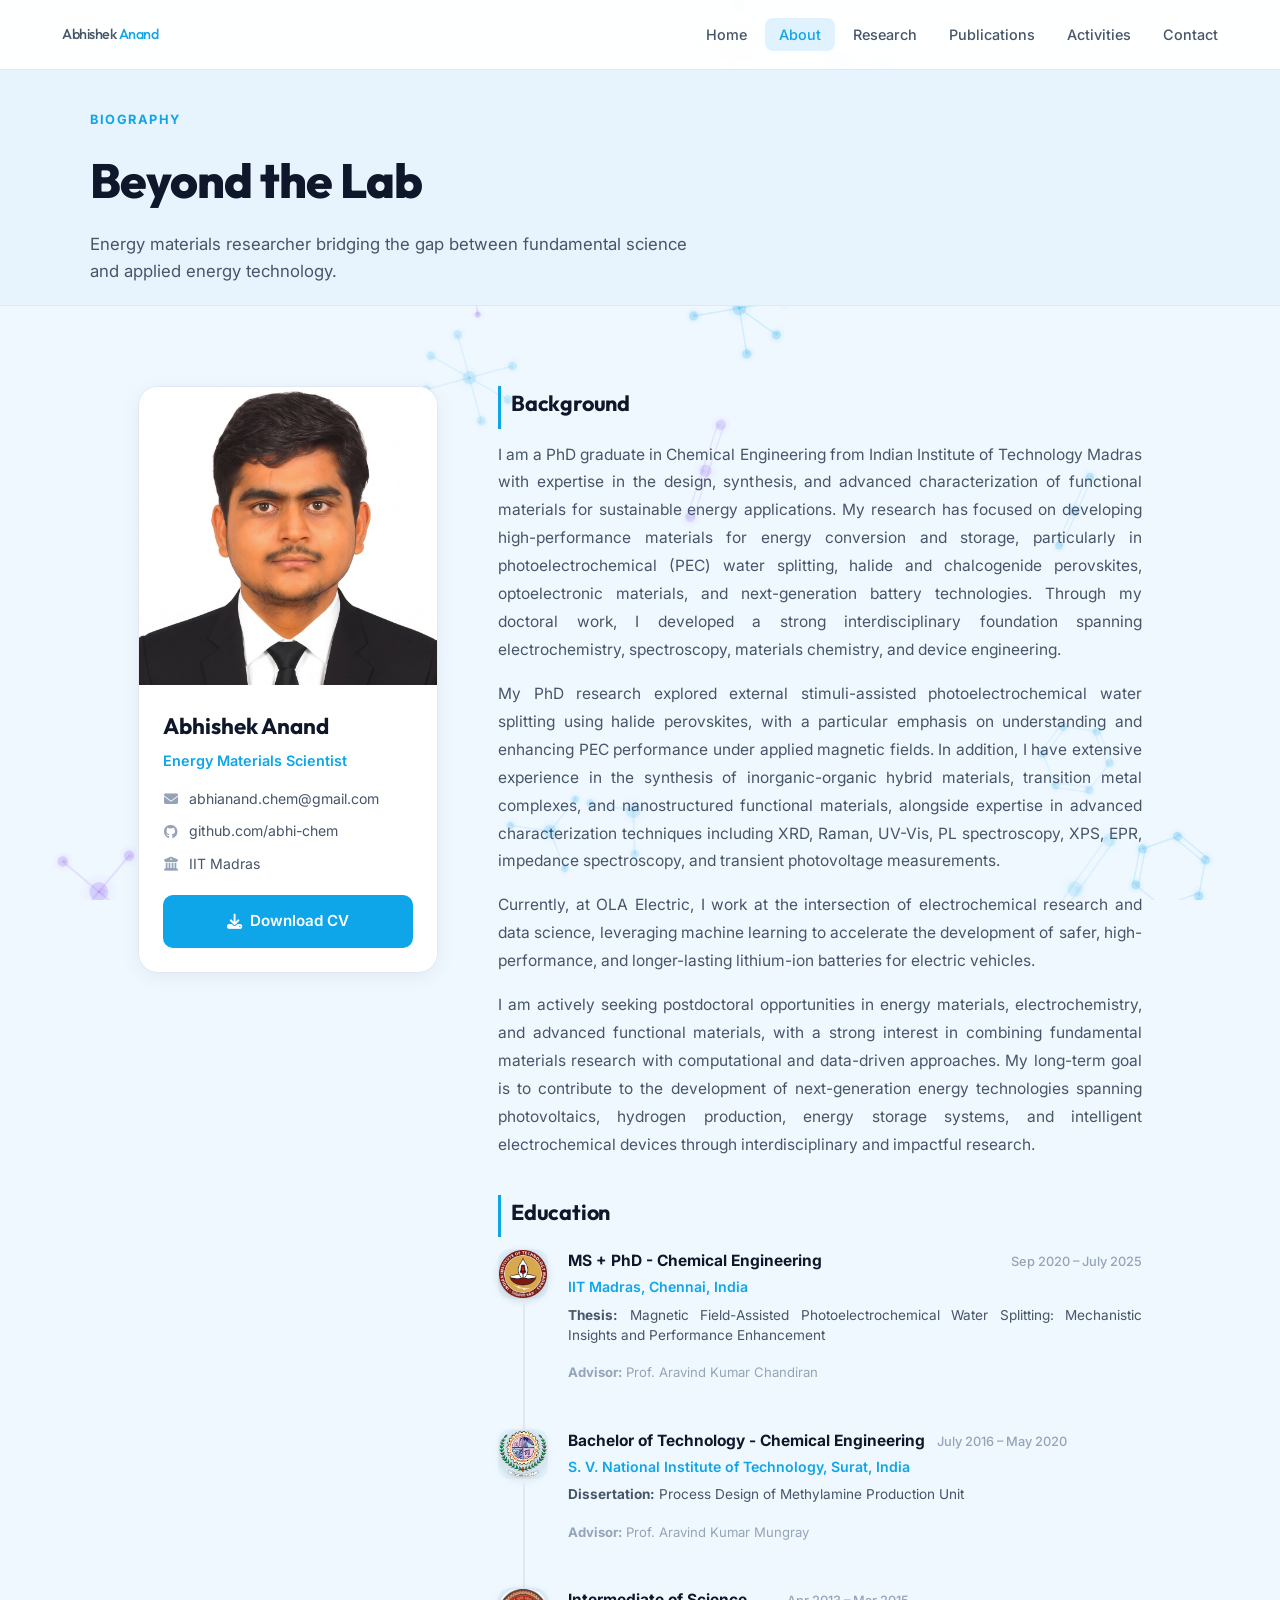
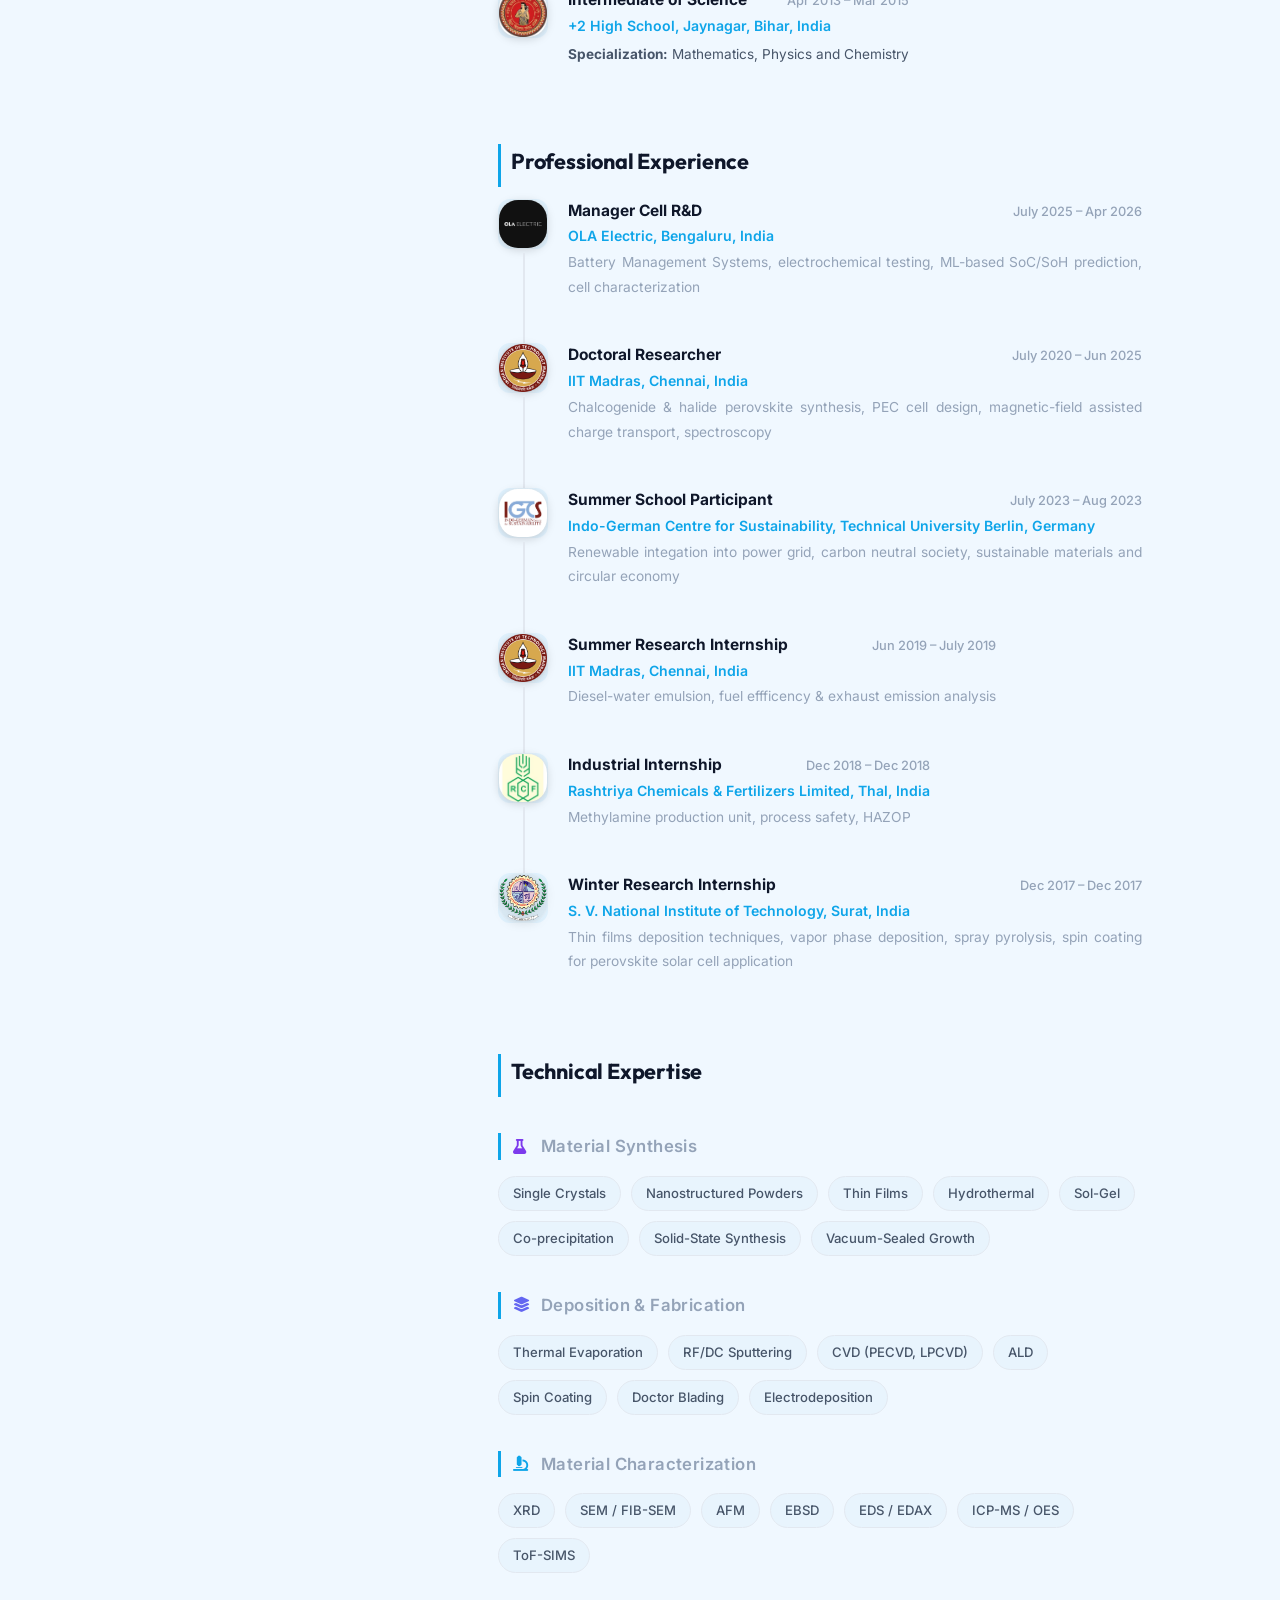
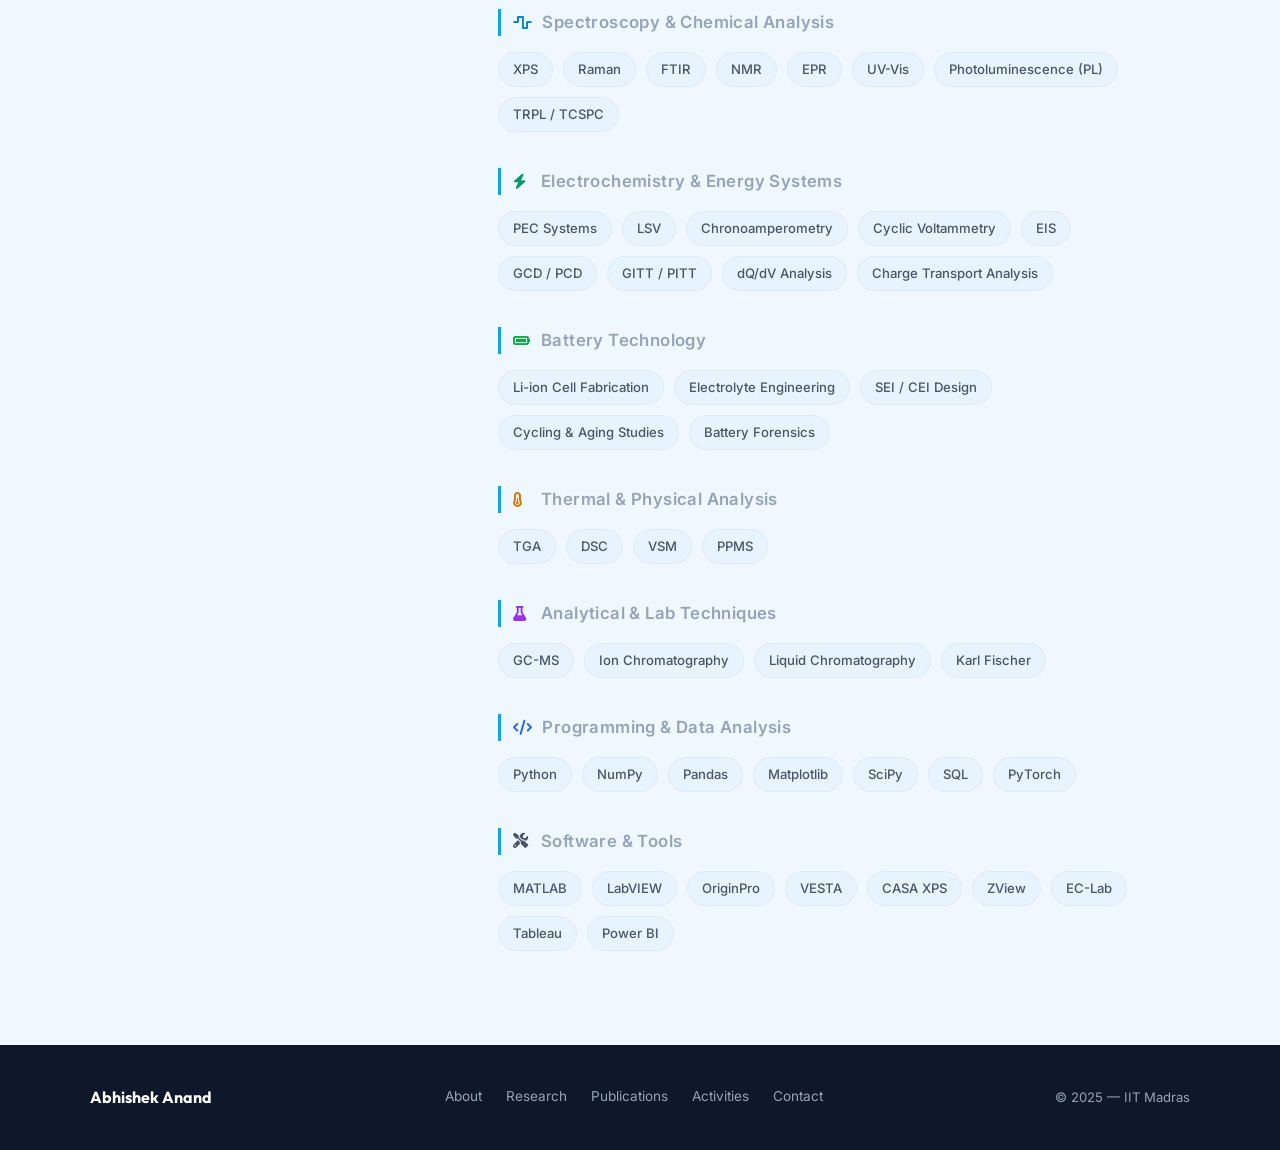
==== commit a4c9c1f9: "update" ====
--- a/about.html
+++ b/about.html
@@ -38,6 +38,7 @@
   <div class="page-banner">
     <div class="page-banner-inner">
       <div class="page-tag">Biography</div>
+      <h1>Beyond the Lab</h1>
       <p>Energy materials researcher bridging the gap between fundamental science and applied energy technology.</p>
     </div>
   </div>
--- a/style.css
+++ b/style.css
@@ -550,9 +550,9 @@
 
 .timeline-body h4 {
   display: flex;
-  justify-content: space-between;
-  align-items: center;
-  gap: 10px;
+  flex-wrap: wrap;
+  align-items: baseline;
+  gap: 4px 12px;
 }
 
 .timeline-duration {
@@ -560,6 +560,7 @@
   font-weight: 500;
   color: var(--text-muted);
   white-space: nowrap;
+  margin-left: auto;
 }
 
 /* Thesis styling */
@@ -1052,6 +1053,12 @@
   opacity: 1;
   transform: none;
   transition-delay: 0.40s;
+}
+
+.reveal-stagger.active>*:nth-child(n+7) {
+  opacity: 1;
+  transform: none;
+  transition-delay: 0.47s;
 }
 
 /* ========================================
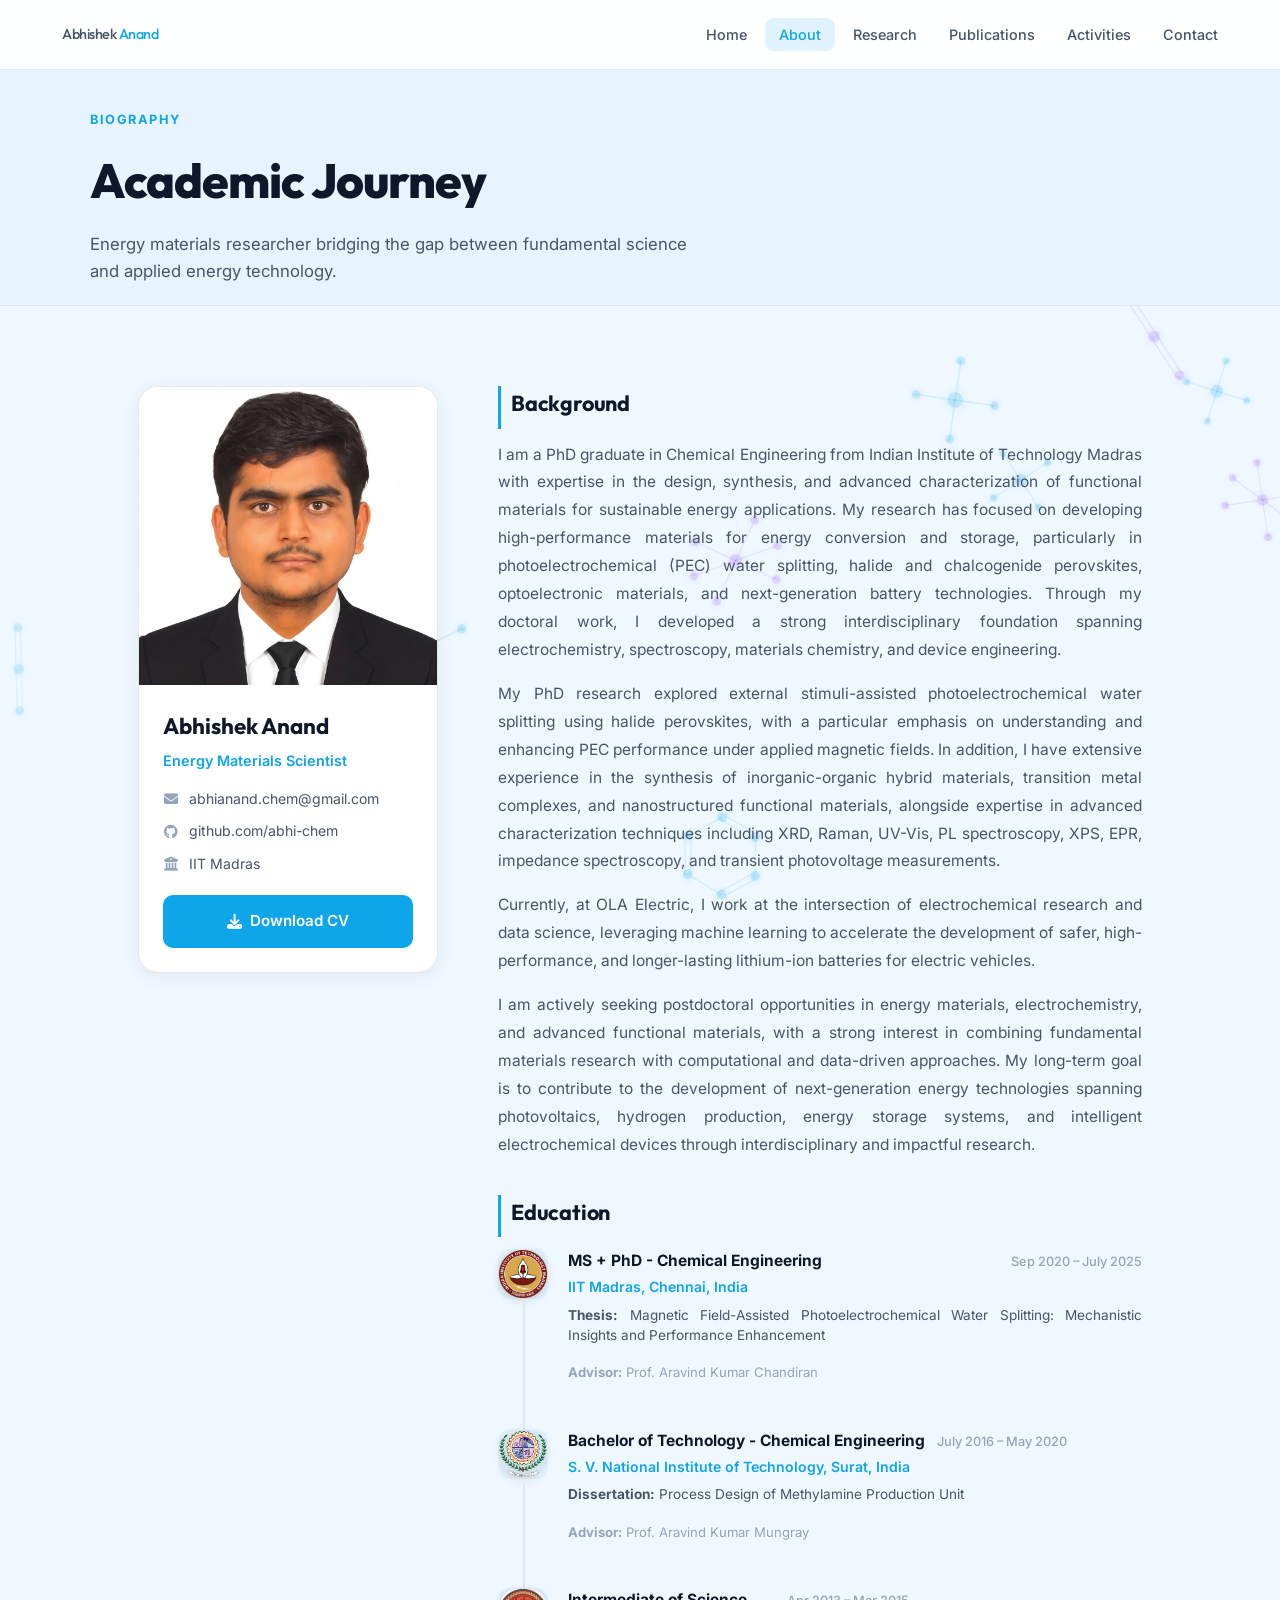
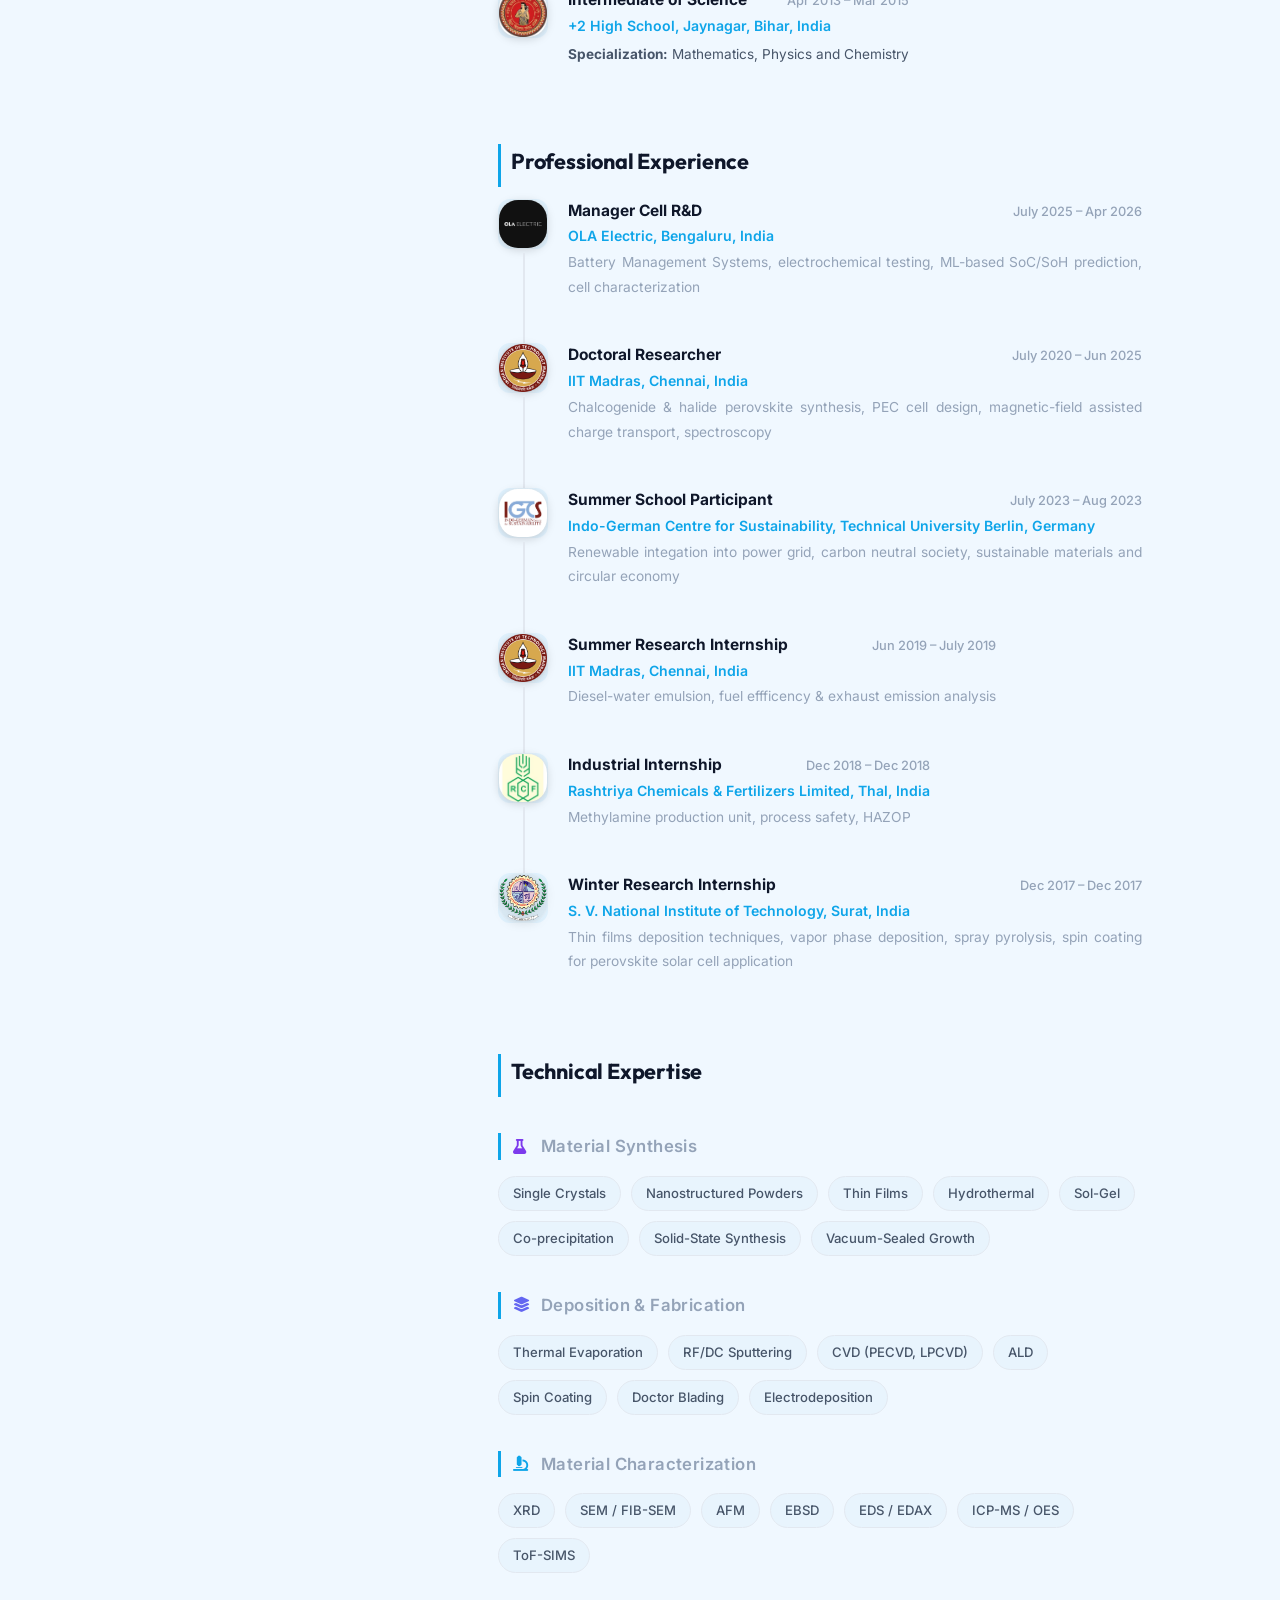
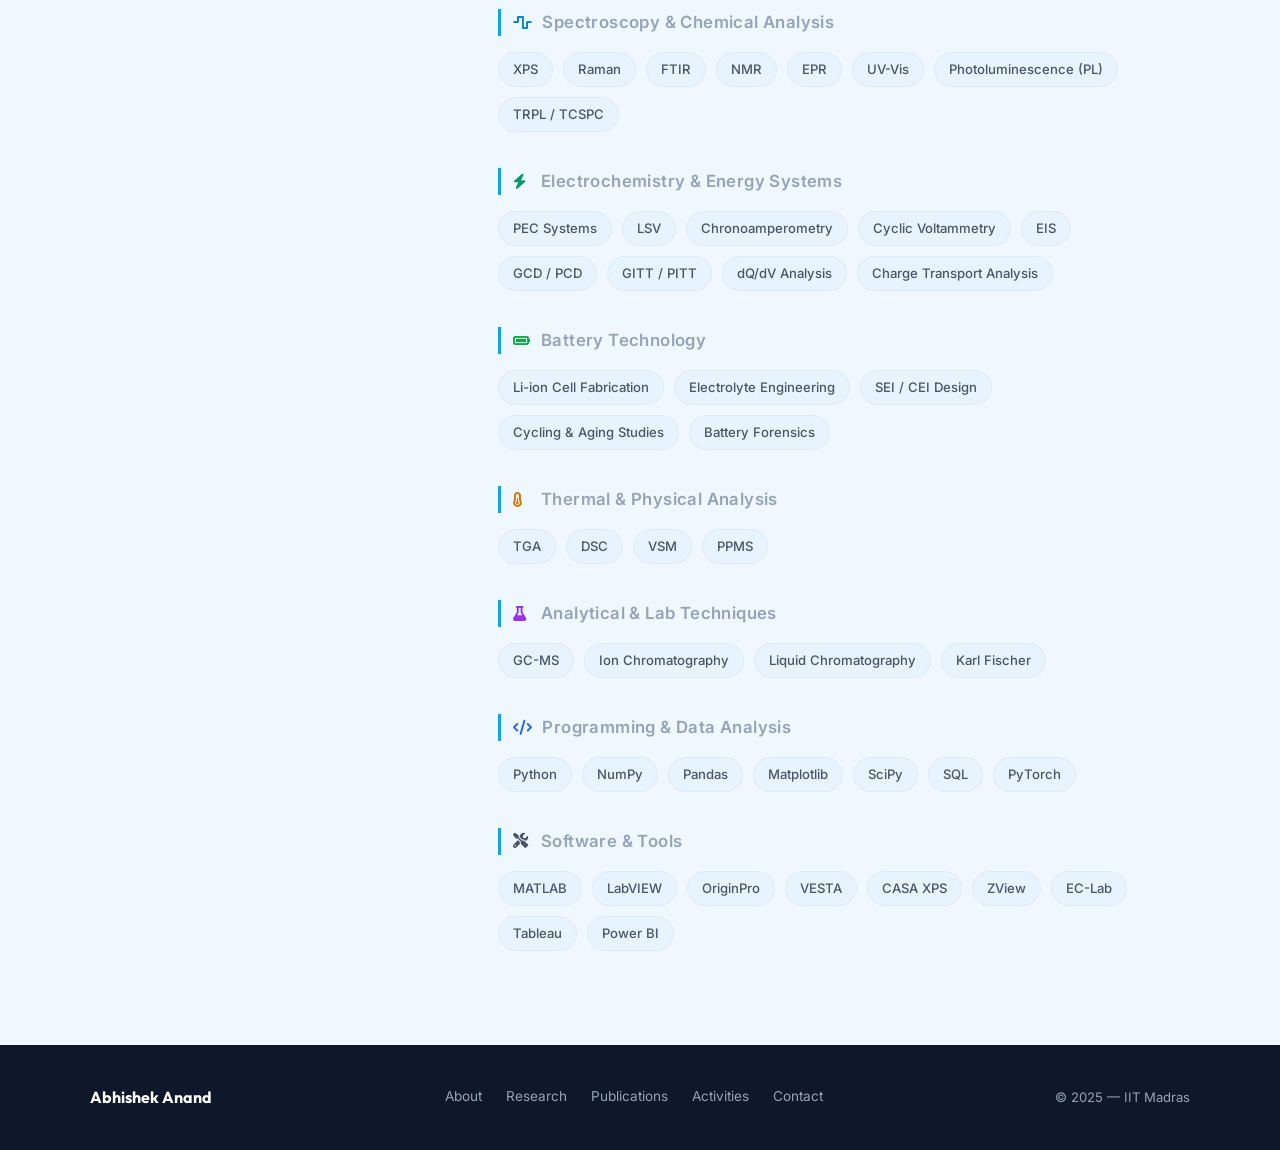
==== commit 51e8c6b0: "update" ====
--- a/about.html
+++ b/about.html
@@ -38,7 +38,7 @@
   <div class="page-banner">
     <div class="page-banner-inner">
       <div class="page-tag">Biography</div>
-      <h1>Beyond the Lab</h1>
+      <h1>Academic Journey</h1>
       <p>Energy materials researcher bridging the gap between fundamental science and applied energy technology.</p>
     </div>
   </div>
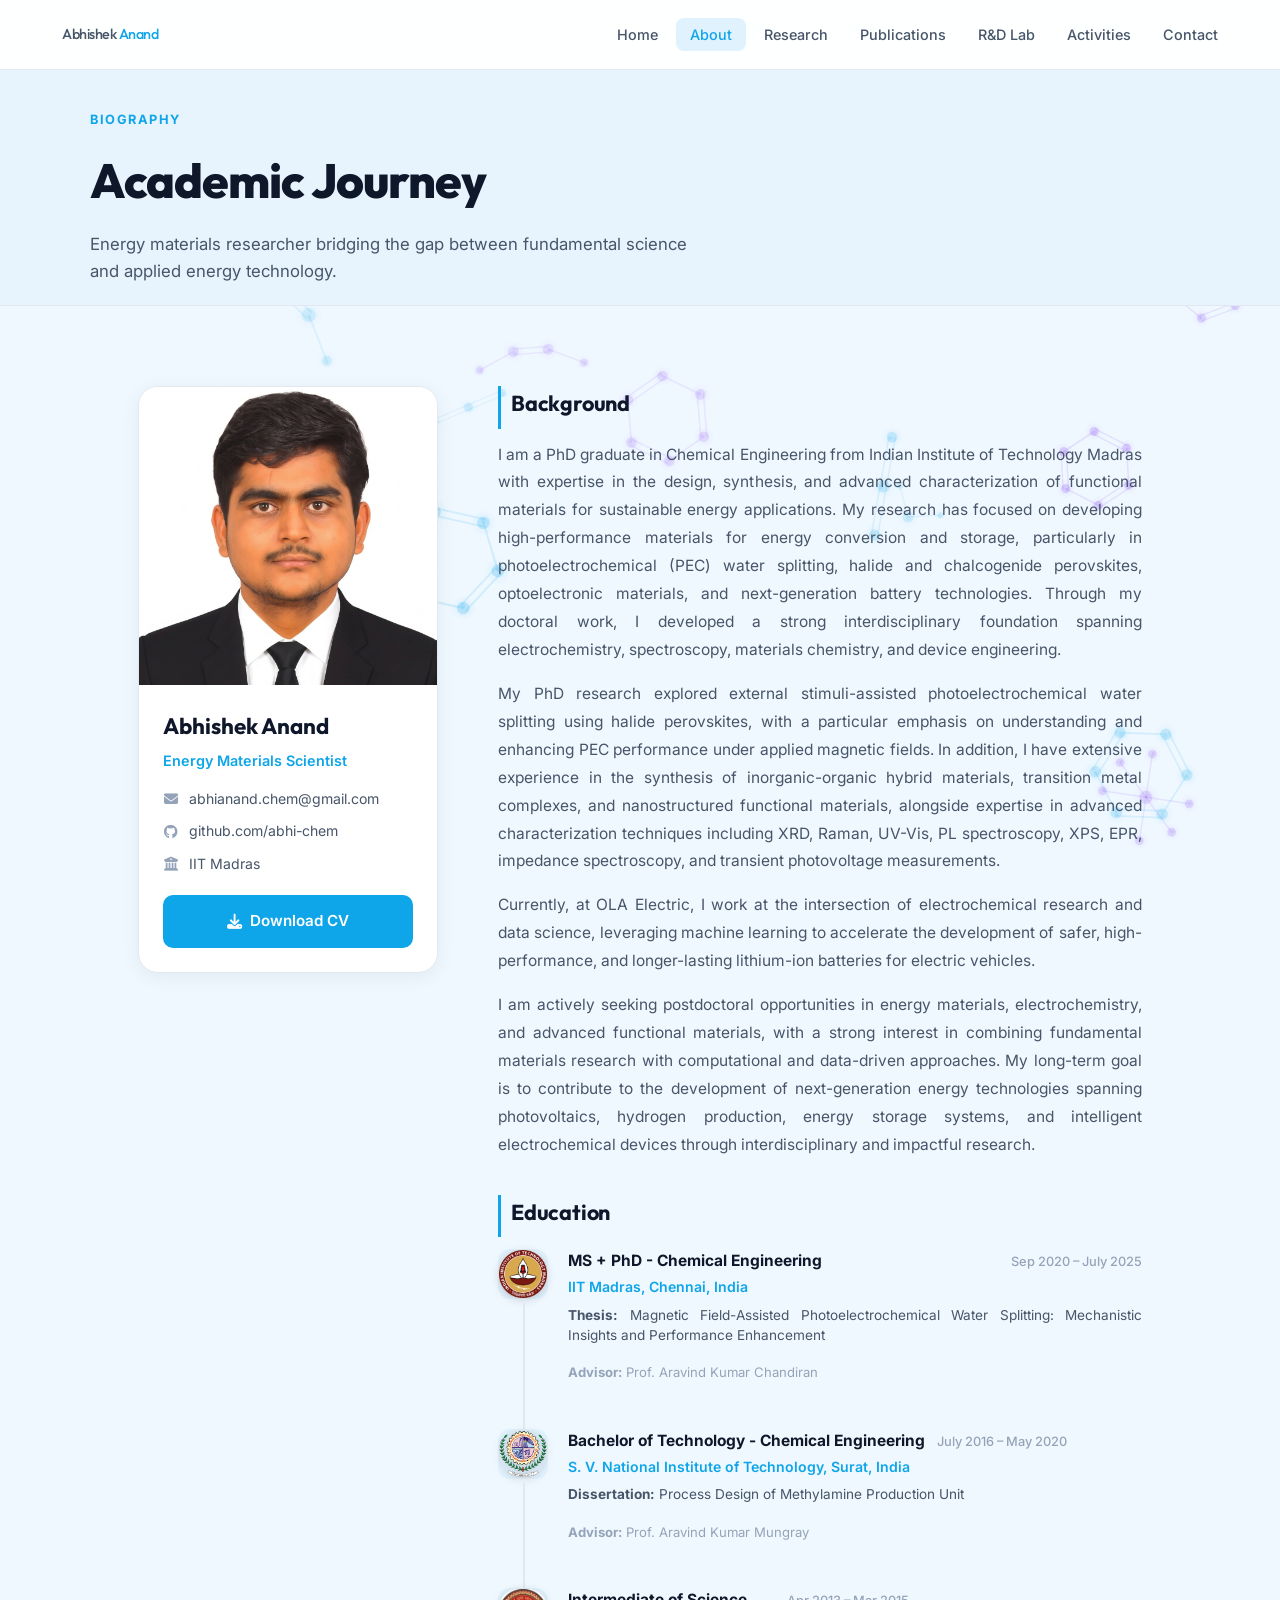
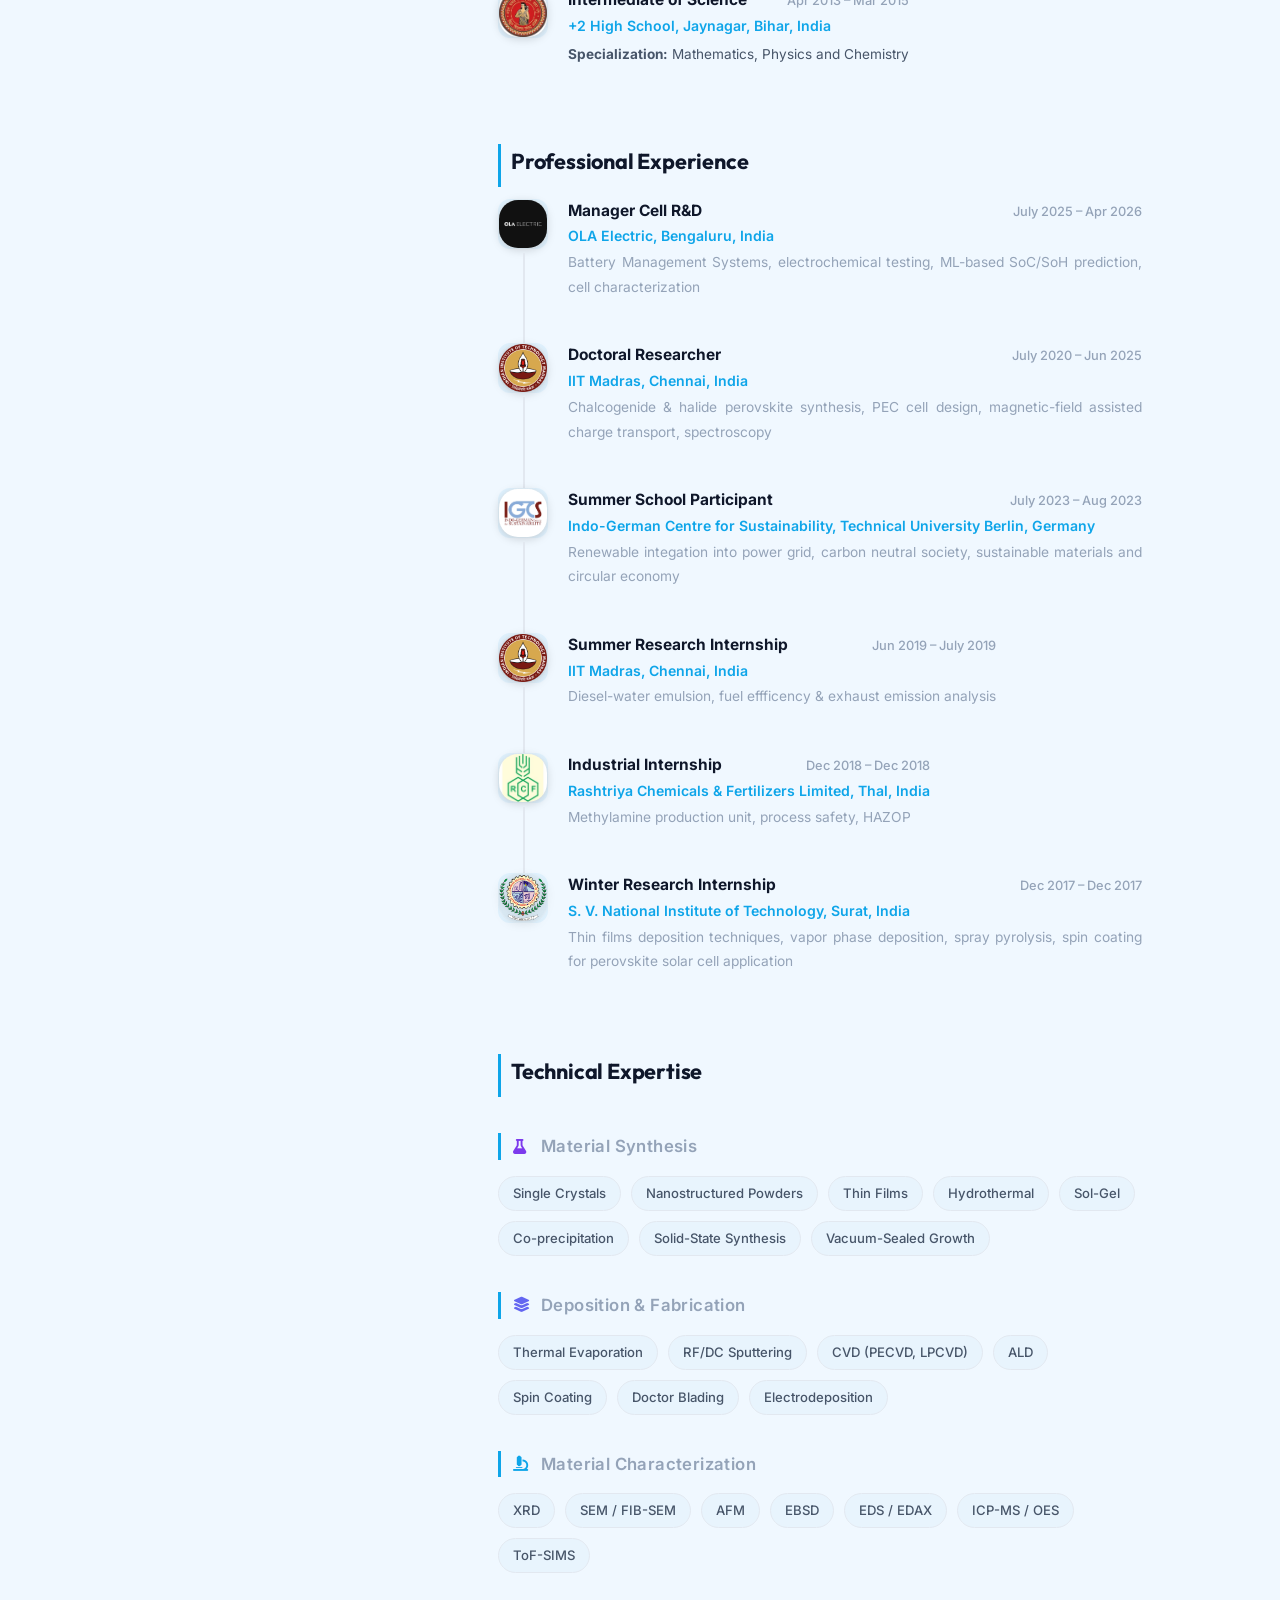
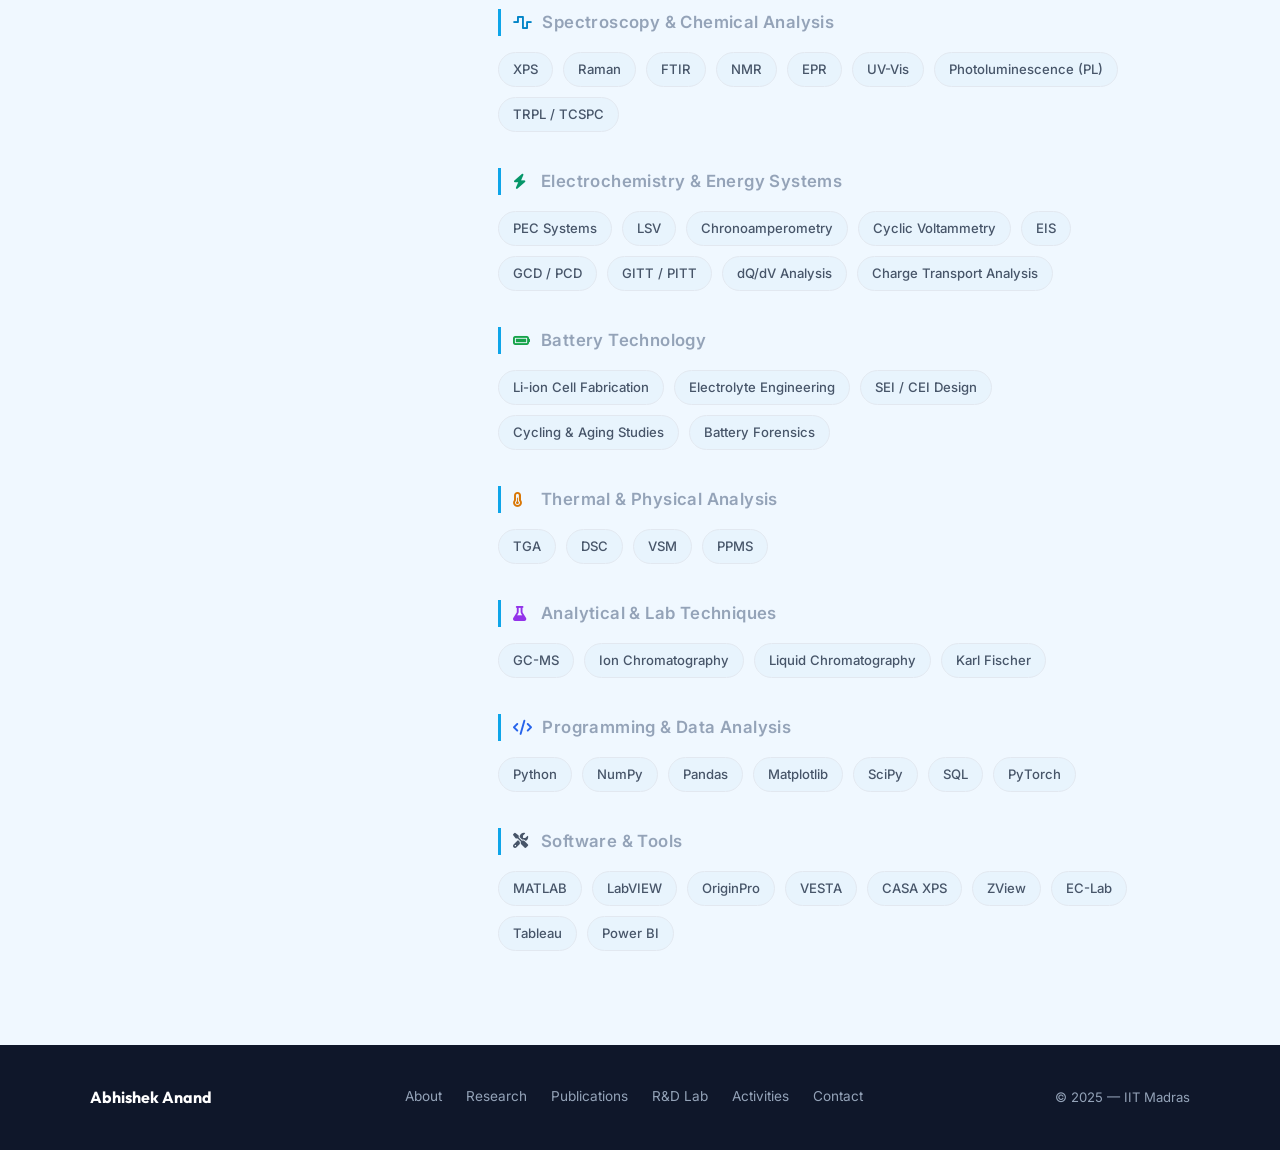
==== commit 1bc77d80: "update" ====
--- a/about.html
+++ b/about.html
@@ -28,7 +28,7 @@
       <li><a href="about.html">About</a></li>
       <li><a href="research.html">Research</a></li>
       <li><a href="publications.html">Publications</a></li>
-      <!-- <li><a href="projects.html">Projects</a></li> -->
+      <li><a href="dashboard.html">R&D Lab</a></li>
       <li><a href="activities.html">Activities</a></li>
       <li><a href="contact.html">Contact</a></li>
     </ul>
@@ -373,6 +373,7 @@
         <a href="about.html">About</a>
         <a href="research.html">Research</a>
         <a href="publications.html">Publications</a>
+        <a href="dashboard.html">R&D Lab</a>
         <a href="activities.html">Activities</a>
         <a href="contact.html">Contact</a>
       </div>
